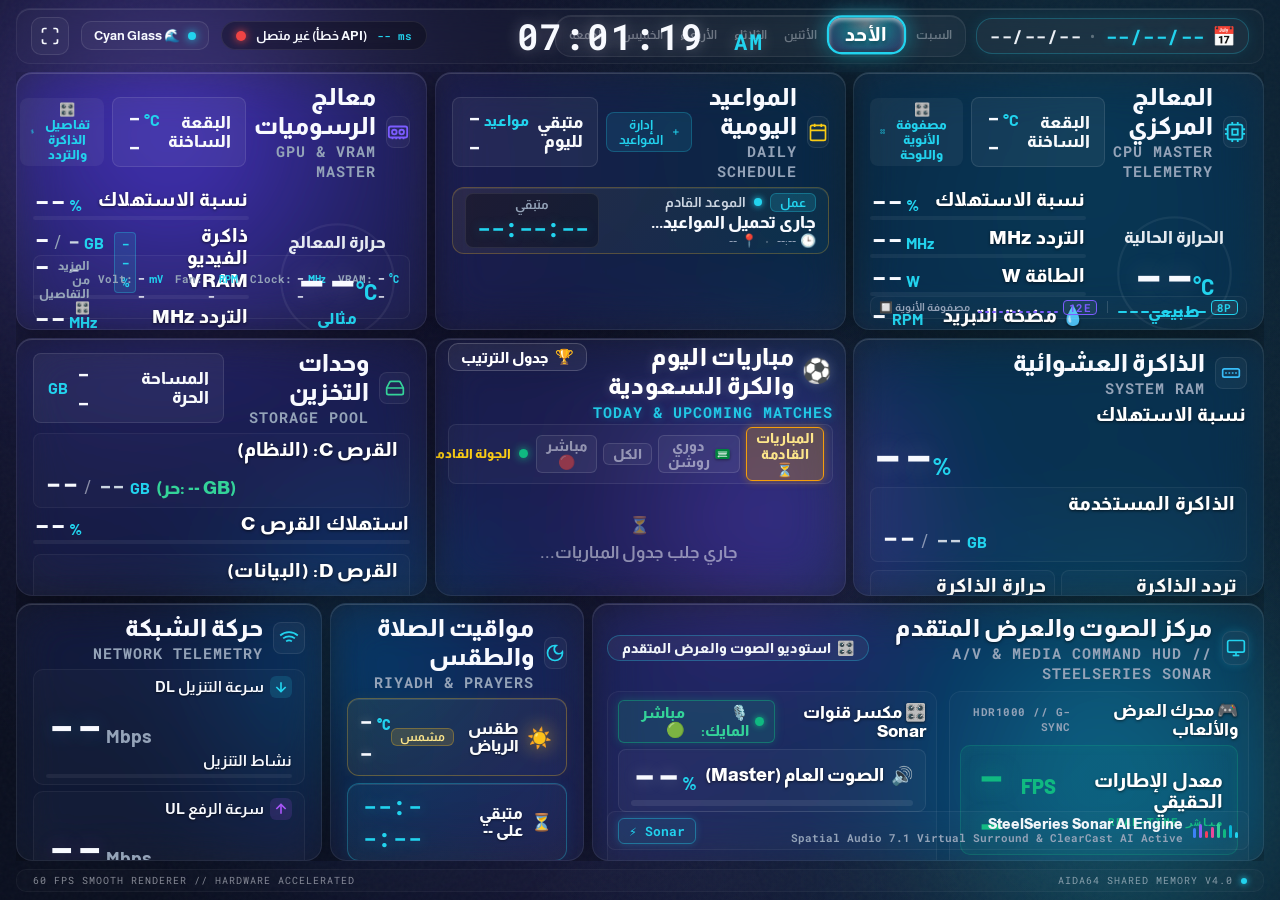
==== frontend/index.html @ 35a17cf1 "feat: initial open-source release v1.0.0 - AIDA64 Web SensorPanel HUD with Live Auto-Updater" ====
<!DOCTYPE html>
<html lang="ar" dir="rtl">
<head>
  <meta charset="UTF-8">
  <meta name="viewport" content="width=device-width, initial-scale=1.0">
  <title>AIDA64 Glassmorphism 2.0 Dashboard</title>

  <!-- Zero-FOUT Theme Initializer (Executes synchronously before CSS/DOM paint) -->
  <script>
    (function() {
      try {
        const theme = localStorage.getItem('aida64_theme');
        if (theme && theme !== 'default') {
          document.documentElement.setAttribute('data-theme', theme);
        }
      } catch (e) {}
    })();
  </script>
  
  <!-- Google Fonts: Almarai, Roboto Mono, Barlow, Orbitron, Rajdhani, Tajawal, Cairo -->
  <link rel="preconnect" href="https://fonts.googleapis.com">
  <link rel="preconnect" href="https://fonts.gstatic.com" crossorigin>
  <link href="https://fonts.googleapis.com/css2?family=Almarai:wght@400;700;800&family=Barlow:wght@500;600;700;800&family=Cairo:wght@400;600;700;800&family=Orbitron:wght@500;600;700;800;900&family=Rajdhani:wght@500;600;700&family=Roboto+Mono:wght@500;600;700&family=Tajawal:wght@400;500;700;800&display=swap" rel="stylesheet">
  
  <link rel="stylesheet" href="css/design-tokens.css">
  <link rel="stylesheet" href="css/global.css">
  <link rel="stylesheet" href="css/style.css">
  <link rel="icon" href="data:," />
</head>
<body>

  <!-- Background Layer: Animated Mesh Gradient & Floating Orbs -->
  <div class="mesh-background" aria-hidden="true">
    <div class="orb orb-1"></div>
    <div class="orb orb-2"></div>
    <div class="orb orb-3"></div>
    <div class="orb orb-4"></div>
  </div>
  
  <!-- SVG Noise Overlay (0.03 opacity) -->
  <div class="noise-overlay" aria-hidden="true"></div>

  <!-- Dashboard Main Container -->
  <div class="dashboard-container">
    
    <!-- Top Bar Header Web Component -->
    <dashboard-header class="top-bar" id="dashboard-header"></dashboard-header>

    <!-- Asymmetric Bento Grid (7 Cards) -->
    <main class="bento-grid">

      <!-- CARD 1: CPU Master Panel (Large Bento Card) -->
      <dashboard-cpu class="glass-card card-cpu" id="card-cpu"></dashboard-cpu>

      <!-- CARD 2: Appointments Panel (Center Bento Card Row 1) -->
      <dashboard-appointments class="glass-card card-appointments" id="card-appointments"></dashboard-appointments>

      <!-- CARD 3: GPU Master Panel (Large Bento Card) -->
      <dashboard-gpu class="glass-card card-gpu" id="card-gpu"></dashboard-gpu>

      <!-- CARD 3: RAM Panel (Medium Bento Card) -->
      <dashboard-ram class="glass-card card-ram" id="card-ram"></dashboard-ram>

      <!-- CARD 4: Live Matches & Saudi Pro League Panel (Medium Bento Card) -->
      <dashboard-matches class="glass-card card-matches" id="card-matches"></dashboard-matches>

      <!-- CARD 5: Storage Panel (Medium Bento Card) -->
      <dashboard-storage class="glass-card card-storage" id="card-storage"></dashboard-storage>


      <!-- CARD 7: Display & Gaming Telemetry (Card Slot 1) -->
      <dashboard-display class="glass-card card-slot-1" id="card-slot-1"></dashboard-display>

      <!-- CARD 8: Riyadh Weather & Prayer Times (Card Slot 2) -->
      <dashboard-weather class="glass-card card-slot-2" id="card-slot-2"></dashboard-weather>

      <!-- CARD 9: Network Telemetry (Compact Bento Card) -->
      <dashboard-network class="glass-card card-network" id="card-network"></dashboard-network>

    </main>

    <!-- Footer Bar -->
    <footer class="footer-bar">
      <div class="footer-item">
        <span class="footer-dot"></span>
        <span>AIDA64 SHARED MEMORY V4.0</span>
      </div>
      <div class="footer-item">
        <span dir="ltr">60 FPS SMOOTH RENDERER // HARDWARE ACCELERATED</span>
      </div>
    </footer>

  </div>

  <script type="module" src="js/app.js"></script>
</body>
</html>
---- frontend/css/design-tokens.css ----
:root {
  /* Color Palette */
  --bg-deep-indigo: #0B1020;
  --neon-cyan: #22D3EE;
  --neon-violet: #7C5CFF;
  --neon-purple: #A855F7;
  --neon-green: #10B981;
  --neon-yellow: #FACC15;
  --neon-orange: #FB923C;
  --neon-red: #EF4444;
  --text-pure-white: #F8FAFF;
  --text-muted: rgba(248, 250, 255, 0.5);

  /* Fonts */
  --font-numbers: 'Roboto Mono', 'Orbitron', monospace;
  --font-display: 'Barlow', 'Rajdhani', sans-serif;
  --font-arabic: 'Almarai', 'Cairo', 'Tajawal', sans-serif;

  /* Glassmorphism Specs */
  --glass-bg: rgba(255, 255, 255, 0.03);
  --glass-blur: blur(24px) saturate(180%);
  --glass-border: 1px solid rgba(255, 255, 255, 0.08);
  --glass-radius: 20px;
  --glass-shadow: inset 0 1px 0 rgba(255, 255, 255, 0.15), 0 8px 32px 0 rgba(0, 0, 0, 0.4);

  /* Ambient Mesh & Accent */
  --mesh-opacity: 1;
  --theme-accent: #22D3EE;
}

/* ==========================================================================
   1. OLED Black (🖤) - True Pitch Black, 0% Blur, Halation-Safe Text
   ========================================================================== */
html[data-theme="oled"] {
  --bg-deep-indigo: #000000;
  --neon-cyan: #38BDF8;
  --neon-violet: #818CF8;
  --neon-purple: #C084FC;
  --neon-green: #34D399;
  --neon-yellow: #FDE047;
  --neon-orange: #FB923C;
  --neon-red: #F87171;
  --text-pure-white: #EDEDED;
  --text-muted: rgba(237, 237, 237, 0.6);

  --glass-bg: #0A0A0A;
  --glass-blur: none;
  --glass-border: 1px solid rgba(255, 255, 255, 0.14);
  --glass-shadow: 0 4px 24px rgba(0, 0, 0, 0.95);

  --mesh-opacity: 0;
  --theme-accent: #38BDF8;
}

/* ==========================================================================
   2. Cyberpunk 2077 (⚡) - Night City Neon Yellow & Hot Pink Magenta
   ========================================================================== */
html[data-theme="cyberpunk"] {
  --bg-deep-indigo: #090114;
  --neon-cyan: #FFE600;
  --neon-violet: #FF0055;
  --neon-purple: #FF007F;
  --neon-green: #00FF66;
  --neon-yellow: #FFE600;
  --neon-orange: #FF6600;
  --neon-red: #FF0033;
  --text-pure-white: #FFFDF0;
  --text-muted: rgba(255, 253, 240, 0.6);

  --glass-bg: rgba(20, 5, 35, 0.72);
  --glass-blur: blur(20px) saturate(200%);
  --glass-border: 1px solid rgba(255, 0, 85, 0.4);
  --glass-shadow: 0 0 20px rgba(255, 0, 85, 0.25), inset 0 1px 0 rgba(255, 230, 0, 0.25);

  --mesh-opacity: 0.85;
  --theme-accent: #FFE600;
}

/* ==========================================================================
   3. Emerald Matrix (🍃) - Cyber Terminal Green & Dark Pine Luxury
   ========================================================================== */
html[data-theme="emerald"] {
  --bg-deep-indigo: #02140D;
  --neon-cyan: #00FF66;
  --neon-violet: #059669;
  --neon-purple: #047857;
  --neon-green: #34D399;
  --neon-yellow: #6EE7B7;
  --neon-orange: #F59E0B;
  --neon-red: #EF4444;
  --text-pure-white: #ECFDF5;
  --text-muted: rgba(236, 253, 245, 0.6);

  --glass-bg: rgba(4, 28, 18, 0.72);
  --glass-blur: blur(20px) saturate(180%);
  --glass-border: 1px solid rgba(0, 255, 102, 0.35);
  --glass-shadow: 0 0 20px rgba(0, 255, 102, 0.2), inset 0 1px 0 rgba(52, 211, 153, 0.25);

  --mesh-opacity: 0.75;
  --theme-accent: #00FF66;
}
---- frontend/css/global.css ----
*, *::before, *::after {
  box-sizing: border-box;
  margin: 0;
  padding: 0;
}

html, body {
  width: 100%;
  height: 100vh;
  max-height: 100vh;
  overflow: hidden;
  background-color: var(--bg-deep-indigo);
  color: var(--text-pure-white);
  font-family: var(--font-display);
  -webkit-font-smoothing: antialiased;
  -moz-osx-font-smoothing: grayscale;
  text-rendering: optimizeLegibility;
}
---- frontend/css/style.css ----
/* ==========================================================================
   AIDA64 GLASSMORPHISM 2.0 DASHBOARD STYLESHEET
   Target: Small independent screen at 100cm distance in Kiosk Mode (60 FPS)
   Aesthetic: Glassmorphism 2.0 with Asymmetric Bento Grid
   ========================================================================== */


/* --------------------------------------------------------------------------
   2. Background: Animated Mesh Gradient, Glowing Floating Orbs, SVG Noise
   -------------------------------------------------------------------------- */
.mesh-background {
  position: fixed;
  top: 0;
  left: 0;
  width: 100vw;
  height: 100vh;
  z-index: 0;
  pointer-events: none;
  transform: translateZ(0);
  contain: strict;
  background: 
    radial-gradient(circle at 15% 20%, rgba(124, 92, 255, 0.16) 0%, transparent 45%),
    radial-gradient(circle at 85% 15%, rgba(34, 211, 238, 0.14) 0%, transparent 45%),
    radial-gradient(circle at 50% 85%, rgba(124, 92, 255, 0.12) 0%, transparent 50%),
    radial-gradient(circle at 85% 80%, rgba(34, 211, 238, 0.10) 0%, transparent 45%),
    #0B1020;
  opacity: var(--mesh-opacity, 1);
  transition: opacity 0.5s ease;
  overflow: hidden;
}

/* 4 Glowing Floating Orbs with Heavy Blur (filter: blur(80px)) */
.orb {
  position: absolute;
  border-radius: 50%;
  filter: blur(80px);
  will-change: transform;
  transform: translateZ(0);
  -webkit-backface-visibility: hidden;
  backface-visibility: hidden;
  pointer-events: none;
}

.orb-1 {
  width: 480px;
  height: 480px;
  background: radial-gradient(circle, rgba(124, 92, 255, 0.45) 0%, rgba(124, 92, 255, 0) 70%);
  top: -120px;
  left: -80px;
  animation: orb-float-1 22s infinite ease-in-out alternate;
}

.orb-2 {
  width: 520px;
  height: 520px;
  background: radial-gradient(circle, rgba(34, 211, 238, 0.38) 0%, rgba(34, 211, 238, 0) 70%);
  bottom: -150px;
  right: -100px;
  animation: orb-float-2 26s infinite ease-in-out alternate;
}

.orb-3 {
  width: 380px;
  height: 380px;
  background: radial-gradient(circle, rgba(168, 85, 247, 0.35) 0%, rgba(168, 85, 247, 0) 70%);
  top: 35%;
  left: 45%;
  animation: orb-float-3 20s infinite ease-in-out alternate;
}

.orb-4 {
  width: 340px;
  height: 340px;
  background: radial-gradient(circle, rgba(6, 182, 212, 0.32) 0%, rgba(6, 182, 212, 0) 70%);
  bottom: 8%;
  left: 15%;
  animation: orb-float-4 28s infinite ease-in-out alternate;
}

@keyframes orb-float-1 {
  0%   { transform: translate(0, 0) scale(1); }
  50%  { transform: translate(80px, 90px) scale(1.12); }
  100% { transform: translate(-30px, 120px) scale(0.95); }
}

@keyframes orb-float-2 {
  0%   { transform: translate(0, 0) scale(1); }
  50%  { transform: translate(-90px, -70px) scale(1.08); }
  100% { transform: translate(-50px, -130px) scale(0.92); }
}

@keyframes orb-float-3 {
  0%   { transform: translate(0, 0) scale(1); }
  50%  { transform: translate(-60px, 50px) scale(1.15); }
  100% { transform: translate(70px, -40px) scale(0.9); }
}

@keyframes orb-float-4 {
  0%   { transform: translate(0, 0) scale(1); }
  50%  { transform: translate(60px, -60px) scale(1.1); }
  100% { transform: translate(-40px, -40px) scale(0.96); }
}

/* SVG Noise Overlay (0.03 opacity) */
.noise-overlay {
  position: fixed;
  top: 0;
  left: 0;
  width: 100vw;
  height: 100vh;
  z-index: 1;
  pointer-events: none;
  opacity: 0.03;
  transform: translateZ(0);
  contain: strict;
  background-image: url("data:image/svg+xml,%3Csvg viewBox='0 0 256 256' xmlns='http://www.w3.org/2000/svg'%3E%3Cfilter id='noiseFilter'%3E%3CfeTurbulence type='fractalNoise' baseFrequency='0.85' numOctaves='3' stitchTiles='stitch'/%3E%3C/filter%3E%3Crect width='100%25' height='100%25' filter='url(%23noiseFilter)'/%3E%3C/svg%3E");
}

/* --------------------------------------------------------------------------
   3. Main Dashboard Layout & Containers
   -------------------------------------------------------------------------- */
.dashboard-container {
  position: relative;
  z-index: 2;
  width: 100%;
  max-width: 1920px;
  height: 100vh;
  max-height: 100vh;
  margin: 0 auto;
  padding: 8px 16px;
  display: flex;
  flex-direction: column;
  gap: 8px;
  box-sizing: border-box;
  overflow: hidden;
}

/* Top Bar */
.top-bar {
  position: relative;
  display: flex;
  align-items: center;
  justify-content: space-between;
  padding: 6px 14px;
  background: rgba(255, 255, 255, 0.02);
  backdrop-filter: blur(16px);
  -webkit-backdrop-filter: blur(16px);
  border: 1px solid rgba(255, 255, 255, 0.06);
  border-radius: 14px;
  box-shadow: inset 0 1px 0 rgba(255, 255, 255, 0.1);
  transform: translateZ(0);
  -webkit-backface-visibility: hidden;
  backface-visibility: hidden;
  flex-shrink: 0;
  gap: 16px;
}

.header-right-group {
  display: flex;
  align-items: center;
  gap: 10px;
  flex-shrink: 0;
}

/* Prominent Enlarged Date Badge */
.date-group-badge {
  display: flex;
  align-items: center;
  gap: 7px;
  padding: 4px 12px;
  background: rgba(255, 255, 255, 0.04);
  border: 1px solid rgba(34, 211, 238, 0.25);
  border-radius: 16px;
  font-family: var(--font-numbers);
  font-size: 20px;
  color: var(--text-pure-white);
  letter-spacing: 0.5px;
  box-shadow: 0 0 15px rgba(34, 211, 238, 0.1);
  white-space: nowrap;
  flex-shrink: 0;
}

.date-icon {
  font-size: 19px;
}

.date-sep {
  color: rgba(255, 255, 255, 0.3);
  font-size: 15px;
}

.date-hijri {
  color: var(--neon-cyan);
  font-size: 20px;
  font-weight: 800;
  text-shadow: 0 0 10px rgba(34, 211, 238, 0.4);
}

.date-greg {
  color: var(--text-pure-white);
  font-size: 18px;
  font-weight: 700;
  opacity: 0.95;
}

/* Weekdays Strip (7 Days of the Week) */
.weekdays-strip {
  display: inline-flex;
  align-items: center;
  gap: 3px;
  padding: 3px 6px;
  background: rgba(255, 255, 255, 0.03);
  backdrop-filter: blur(16px);
  -webkit-backdrop-filter: blur(16px);
  border: 1px solid rgba(255, 255, 255, 0.08);
  border-radius: 16px;
  box-shadow: inset 0 1px 0 rgba(255, 255, 255, 0.08);
  flex-shrink: 0;
  overflow: visible;
}

.weekday-pill {
  position: relative;
  font-family: var(--font-arabic);
  font-size: 11.5px;
  font-weight: 600;
  color: rgba(248, 250, 255, 0.36);
  padding: 3px 6px;
  border-radius: 8px;
  border: 1.5px solid transparent;
  transition: all 0.3s cubic-bezier(0.34, 1.56, 0.64, 1);
  white-space: nowrap;
  user-select: none;
  line-height: 1.2;
}

/* Active Day: Magnifying Lens Aesthetic (عدسة مكبرة متوهجة) */
.weekday-pill.active-day {
  position: relative;
  z-index: 5;
  font-size: 16.5px;
  font-weight: 800;
  color: #FFFFFF;
  padding: 5px 14px;
  margin: 0 5px;
  border-radius: 13px;
  background: radial-gradient(ellipse at 50% 20%, rgba(255, 255, 255, 0.32) 0%, rgba(34, 211, 238, 0.3) 40%, rgba(124, 92, 255, 0.22) 100%);
  border: 2px solid var(--neon-cyan);
  box-shadow: 
    0 0 18px rgba(34, 211, 238, 0.55),
    0 4px 12px rgba(0, 0, 0, 0.4),
    inset 0 2px 4px rgba(255, 255, 255, 0.6),
    inset 0 -1px 3px rgba(0, 0, 0, 0.4);
  text-shadow: 
    0 0 10px rgba(34, 211, 238, 0.8),
    0 2px 4px rgba(0, 0, 0, 0.6);
  transform: scale(1.15) translateY(-1px);
  letter-spacing: 0.5px;
}

/* 12-Hour System Clock (Guaranteed Non-Wrapping Single Line & Absolute Dead-Center Anchor) */
.clock-display {
  position: absolute;
  left: 50%;
  transform: translateX(-50%);
  font-family: var(--font-numbers);
  font-size: 36px;
  font-weight: 800;
  letter-spacing: 1.5px;
  color: var(--text-pure-white);
  text-shadow: 0 0 16px rgba(248, 250, 255, 0.3);
  direction: ltr;
  white-space: nowrap !important;
  display: inline-flex;
  align-items: baseline;
  justify-content: center;
  width: 240px;
  min-width: 240px;
  max-width: 240px;
  font-variant-numeric: tabular-nums;
  font-feature-settings: "tnum" 1;
  pointer-events: none;
  z-index: 10;
}

.clock-ampm {
  font-size: 22px;
  font-weight: 700;
  color: var(--neon-cyan);
  margin-left: 6px;
  vertical-align: baseline;
}

/* Header Telemetry Group */
.header-telemetry-group {
  display: flex;
  align-items: center;
  gap: 12px;
  flex-shrink: 0;
}

.header-vitals {
  display: flex;
  align-items: center;
  gap: 8px;
  flex-shrink: 0;
}

.vital-badge {
  display: inline-flex;
  align-items: center;
  gap: 8px;
  padding: 6px 14px;
  background: rgba(255, 255, 255, 0.04);
  border: 1px solid rgba(255, 255, 255, 0.08);
  border-radius: 10px;
  font-family: var(--font-arabic);
  font-size: 17px;
  font-weight: 800;
  color: var(--text-pure-white);
  backdrop-filter: blur(12px);
  -webkit-backdrop-filter: blur(12px);
  white-space: nowrap;
  flex-shrink: 0;
}

.vital-icon {
  font-size: 18px;
}

.vital-label {
  color: #F1F5F9;
  font-size: 17px;
  font-weight: 800;
}

.vital-val {
  font-family: var(--font-numbers);
  font-weight: 800;
  font-size: 22px;
  color: var(--text-pure-white);
  font-variant-numeric: tabular-nums;
  font-feature-settings: "tnum" 1;
}

.vital-unit {
  font-family: var(--font-display);
  font-size: 15px;
  font-weight: 700;
  color: var(--neon-cyan);
}

.power-badge .vital-val {
  color: var(--neon-yellow);
}

.temp-badge .vital-val {
  color: var(--neon-orange);
}

.fps-badge .vital-val {
  color: var(--neon-green);
}

.display-badge {
  font-family: var(--font-numbers);
  font-size: 16px;
  color: var(--text-muted);
  direction: ltr;
  margin-inline-start: 22px;
}

.vital-item {
  color: var(--text-pure-white);
  font-weight: 600;
}

.vital-sep {
  color: rgba(255, 255, 255, 0.2);
}

/* Header Actions & Status Badge */
.header-actions {
  display: flex;
  align-items: center;
  gap: 14px;
}

.status-badge {
  display: inline-flex;
  align-items: center;
  gap: 10px;
  padding: 6px 14px;
  background: rgba(0, 0, 0, 0.3);
  border: 1px solid rgba(255, 255, 255, 0.08);
  border-radius: 30px;
  backdrop-filter: blur(12px);
  -webkit-backdrop-filter: blur(12px);
  font-size: 13px;
  font-family: var(--font-arabic);
  font-weight: 600;
  direction: ltr;
  transition: all 0.3s ease;
}

.status-dot {
  width: 10px;
  height: 10px;
  border-radius: 50%;
  background-color: var(--neon-yellow);
  box-shadow: 0 0 8px var(--neon-yellow);
  transition: all 0.3s ease;
}

.status-badge.live .status-dot {
  background-color: var(--neon-green);
  box-shadow: 0 0 10px var(--neon-green), 0 0 20px var(--neon-green);
  animation: pulse-glow 2s infinite ease-in-out;
}

.status-badge.polling .status-dot {
  background-color: var(--neon-cyan);
  box-shadow: 0 0 8px var(--neon-cyan);
}

.status-badge.reconnecting .status-dot {
  background-color: var(--neon-orange);
  box-shadow: 0 0 8px var(--neon-orange);
  animation: blink-fast 1s infinite;
}

.status-badge.offline .status-dot {
  background-color: var(--neon-red);
  box-shadow: 0 0 8px var(--neon-red);
}

.status-ping {
  font-family: var(--font-numbers);
  font-size: 11px;
  color: var(--neon-cyan);
  direction: ltr;
}

@keyframes pulse-glow {
  0%, 100% { transform: scale(1); opacity: 1; }
  50% { transform: scale(1.2); opacity: 0.75; }
}

@keyframes blink-fast {
  0%, 100% { opacity: 1; }
  50% { opacity: 0.2; }
}

.kiosk-toggle-btn {
  display: flex;
  align-items: center;
  justify-content: center;
  width: 38px;
  height: 38px;
  background: rgba(255, 255, 255, 0.04);
  border: 1px solid rgba(255, 255, 255, 0.1);
  border-radius: 10px;
  color: var(--text-pure-white);
  cursor: pointer;
  transition: all 0.2s ease;
}

.kiosk-toggle-btn:hover {
  background: rgba(255, 255, 255, 0.1);
  border-color: var(--neon-cyan);
  color: var(--neon-cyan);
  transform: translateY(-1px);
}

/* --------------------------------------------------------------------------
   4. Glassmorphism 2.0 Card Specification (STRICT MANDATORY)
   -------------------------------------------------------------------------- */
.glass-card {
  background: var(--glass-bg);
  backdrop-filter: var(--glass-blur);
  -webkit-backdrop-filter: var(--glass-blur);
  border: var(--glass-border);
  border-radius: var(--glass-radius);
  box-shadow: var(--glass-shadow);
  padding: 24px;
  display: flex;
  flex-direction: column;
  position: relative;
  overflow: hidden;
  transform: translateZ(0);
  -webkit-backface-visibility: hidden;
  backface-visibility: hidden;
  contain: layout style;
  transition: border-color 0.3s ease, box-shadow 0.3s ease, transform 0.2s ease;
}

.glass-card:hover {
  border-color: rgba(255, 255, 255, 0.14);
  box-shadow: inset 0 1px 0 rgba(255, 255, 255, 0.2), 0 12px 40px 0 rgba(0, 0, 0, 0.5);
}

/* Critical Thermal Neon Aura (60 FPS GPU Composite-Only Breathing Glow) */
.glass-card::after {
  content: '';
  position: absolute;
  inset: -1px;
  border-radius: inherit;
  border: 2px solid rgba(239, 68, 68, 0.85);
  box-shadow: 
    0 0 25px rgba(239, 68, 68, 0.5),
    inset 0 0 18px rgba(239, 68, 68, 0.25);
  opacity: 0;
  pointer-events: none;
  transition: opacity 0.4s cubic-bezier(0.4, 0, 0.2, 1);
  will-change: opacity;
  z-index: 5;
}

.glass-card.critical-thermal::after {
  animation: thermal-glow-pulse 2s infinite ease-in-out;
}

@keyframes thermal-glow-pulse {
  0%, 100% {
    opacity: 0.3;
  }
  50% {
    opacity: 0.95;
  }
}

@media (prefers-reduced-motion: reduce) {
  .glass-card.critical-thermal::after {
    animation: none;
    opacity: 0.7;
  }
}

/* --------------------------------------------------------------------------
   5. Asymmetric Bento Grid
   -------------------------------------------------------------------------- */
.bento-grid {
  display: grid;
  grid-template-columns: repeat(24, 1fr);
  grid-template-rows: repeat(3, minmax(0, 1fr));
  gap: 8px;
  flex: 1;
  min-height: 0;
  overflow: hidden;
}

.bento-grid > .glass-card {
  padding: 10px 16px;
  border-radius: 16px;
  min-height: 0;
  display: flex;
  flex-direction: column;
  justify-content: space-between;
}

/* Symmetrical Bento Cards (Row 1: CPU, Appointments, GPU - 8 + 8 + 8 = 24) */
.card-cpu {
  grid-column: span 8;
  perspective: 1200px;
  padding: 0 !important;
}

.card-appointments {
  grid-column: span 8;
}

.card-gpu {
  grid-column: span 8;
  perspective: 1200px;
  padding: 0 !important;
}

/* Medium Bento Cards (Row 2: RAM, Standby Slot 1, Storage - 8 + 8 + 8 = 24) */
.card-ram {
  grid-column: span 8;
}

.card-vram,
.card-slot-standby-1,
.card-matches {
  grid-column: span 8;
  perspective: 1200px;
  padding: 0 !important;
}

.card-storage {
  grid-column: span 8;
}

/* Long & Compact Bento Cards (Row 3: Display & Audio, Weather, Network - 13 + 5 + 6 = 24) */
.card-thermals {
  grid-column: span 8;
}

.card-slot-1 {
  grid-column: span 13;
  perspective: 1200px;
  padding: 0 !important;
}

.card-slot-2 {
  grid-column: span 5;
}

.card-network {
  grid-column: span 6;
}

/* Standby Expansion Slots & Custom Placeholders */
.card-slot-placeholder {
  display: flex;
  flex-direction: column;
  align-items: center;
  justify-content: center;
  border: 1px dashed rgba(255, 255, 255, 0.12) !important;
  background: rgba(255, 255, 255, 0.015) !important;
  backdrop-filter: var(--glass-blur, blur(24px) saturate(180%));
  -webkit-backdrop-filter: var(--glass-blur, blur(24px) saturate(180%));
  border-radius: 16px;
  padding: 16px;
  text-align: center;
  position: relative;
  overflow: hidden;
  transition: all 0.35s cubic-bezier(0.4, 0, 0.2, 1);
  cursor: default;
  user-select: none;
}

.card-slot-placeholder:hover {
  border-color: var(--theme-accent, var(--neon-cyan)) !important;
  background: rgba(255, 255, 255, 0.035) !important;
  box-shadow: 0 0 24px rgba(0, 0, 0, 0.4), inset 0 0 15px rgba(255, 255, 255, 0.02);
  transform: translateY(-2px);
}

.standby-content,
.slot-placeholder-content {
  display: flex;
  flex-direction: column;
  align-items: center;
  justify-content: center;
  gap: 10px;
  width: 100%;
}

.standby-icon,
.slot-placeholder-icon {
  width: 44px;
  height: 44px;
  border: 1px dashed rgba(255, 255, 255, 0.18);
  border-radius: 12px;
  background: rgba(255, 255, 255, 0.03);
  display: flex;
  align-items: center;
  justify-content: center;
  color: var(--theme-accent, var(--neon-cyan));
  font-size: 20px;
  font-weight: 700;
  text-shadow: 0 0 10px var(--theme-accent, var(--neon-cyan));
  animation: standby-pulse 3s infinite ease-in-out;
  transition: transform 0.3s ease, border-color 0.3s ease, box-shadow 0.3s ease;
}

.card-slot-placeholder:hover .standby-icon,
.card-slot-placeholder:hover .slot-placeholder-icon {
  transform: scale(1.12);
  border-color: var(--theme-accent, var(--neon-cyan));
  box-shadow: 0 0 16px var(--theme-accent, var(--neon-cyan));
  animation-play-state: paused;
}

@keyframes standby-pulse {
  0%, 100% {
    opacity: 0.7;
    transform: scale(0.96);
  }
  50% {
    opacity: 1;
    transform: scale(1.02);
  }
}

.standby-title,
.slot-placeholder-title {
  font-family: var(--font-arabic);
  font-size: 19px;
  font-weight: 800;
  color: var(--text-pure-white);
  letter-spacing: 0.3px;
  line-height: 1.3;
  text-shadow: 0 1px 3px rgba(0, 0, 0, 0.5);
}

.standby-sub,
.slot-placeholder-sub {
  font-family: var(--font-numbers);
  font-size: 11px;
  font-weight: 600;
  letter-spacing: 1.5px;
  color: var(--theme-accent, var(--neon-cyan));
  text-transform: uppercase;
  opacity: 0.85;
}

/* --------------------------------------------------------------------------
   6. Card Header & Typography (100cm Distance Readability)
   -------------------------------------------------------------------------- */
.card-header {
  display: flex;
  align-items: center;
  justify-content: space-between;
  margin-bottom: 6px;
  flex-shrink: 0;
}

.card-title-group {
  display: flex;
  align-items: center;
  gap: 10px;
}

.card-icon {
  display: flex;
  align-items: center;
  justify-content: center;
  width: 30px;
  height: 30px;
  border-radius: 8px;
  background: rgba(255, 255, 255, 0.04);
  border: 1px solid rgba(255, 255, 255, 0.08);
}

.cpu-icon { color: var(--neon-cyan); }
.gpu-icon { color: var(--neon-violet); }
.ram-icon { color: #38BDF8; }
.vram-icon { color: #C084FC; }
.thermals-icon { color: var(--neon-orange); }
.net-icon { color: var(--neon-green); }
.storage-icon { color: #34D399; }

.card-title {
  font-family: var(--font-arabic);
  font-size: 24px;
  font-weight: 800;
  color: var(--text-pure-white);
  line-height: 1.2;
}

.card-sub {
  font-family: var(--font-numbers);
  font-size: 15px;
  font-weight: 700;
  letter-spacing: 1px;
  color: #94A3B8;
}

.card-badge {
  display: flex;
  align-items: center;
  gap: 8px;
  padding: 5px 14px;
  border-radius: 8px;
  background: rgba(255, 255, 255, 0.05);
  border: 1px solid rgba(255, 255, 255, 0.1);
  font-size: 15px;
}

.badge-label {
  font-family: var(--font-arabic);
  font-weight: 800;
  color: #F8FAFC;
  font-size: 17px;
}

.badge-val-group {
  display: inline-flex;
  align-items: baseline;
  gap: 4px;
  direction: ltr;
}

.badge-value {
  font-family: var(--font-numbers);
  font-weight: 800;
  font-size: 22px;
  color: var(--text-pure-white);
  direction: ltr;
}

.badge-unit {
  font-family: var(--font-display);
  font-size: 16px;
  font-weight: 700;
  color: var(--neon-cyan);
  direction: ltr;
}

.thermals-header-badges {
  display: flex;
  align-items: center;
  gap: 8px;
}

.thermal-header-badge {
  display: inline-flex;
  align-items: baseline;
  gap: 6px;
  padding: 4px 12px;
  background: rgba(255, 255, 255, 0.04);
  border: 1px solid rgba(255, 255, 255, 0.09);
  border-radius: 12px;
  white-space: nowrap;
}

.thermal-header-badge .badge-label {
  font-size: 16px;
  white-space: nowrap;
}

.thermal-header-badge .badge-value {
  font-size: 21px;
}

#max-temp-badge .badge-value {
  color: var(--neon-orange);
}

#total-power-badge .badge-value {
  color: var(--neon-yellow);
}

/* Arabic Labels Standard: Almarai, font-size 19px, bold high-contrast readability from 100cm */
.arabic-label {
  font-family: var(--font-arabic);
  font-size: 19px;
  font-weight: 800;
  color: #FFFFFF;
  opacity: 1;
  letter-spacing: 0.3px;
  line-height: 1.2;
  text-shadow: 0 1px 3px rgba(0, 0, 0, 0.6);
}

/* Main Numbers Standard: Roboto Mono, font-size >= 48px, stark white #F8FAFF */
.huge-number {
  font-family: var(--font-numbers);
  font-size: 58px;
  font-weight: 800;
  color: var(--text-pure-white);
  line-height: 1;
  direction: ltr;
  display: inline-block;
  text-shadow: 0 0 24px rgba(248, 250, 255, 0.25);
  font-variant-numeric: tabular-nums;
}

.huge-unit {
  font-family: var(--font-display);
  font-size: 24px;
  font-weight: 700;
  color: var(--neon-cyan);
  margin-right: 4px;
  direction: ltr;
}

/* --------------------------------------------------------------------------
   7. Card 1 & 2: Split Body, Circular SVG Rings & Performance Bars
   -------------------------------------------------------------------------- */
.card-body-split {
  display: grid;
  grid-template-columns: 145px 1fr;
  gap: 16px;
  align-items: center;
  flex: 1;
  min-height: 0;
}

/* SVG Circular Temperature Rings */
.gauge-circular-container {
  display: flex;
  justify-content: center;
  align-items: center;
}

.svg-ring-wrapper {
  position: relative;
  width: 135px;
  height: 135px;
  display: flex;
  align-items: center;
  justify-content: center;
}

.temp-ring-svg {
  width: 100%;
  height: 100%;
  transform: rotate(-90deg);
  overflow: visible;
}

.ring-bg {
  fill: none;
  stroke: rgba(255, 255, 255, 0.06);
  stroke-width: 3px;
}

.ring-progress {
  fill: none;
  stroke: var(--neon-cyan);
  stroke-width: 3px;
  stroke-linecap: round;
  stroke-dasharray: 471.24; /* 2 * PI * 75 */
  stroke-dashoffset: 471.24;
  will-change: stroke-dashoffset;
  transition: stroke 0.3s ease;
  filter: drop-shadow(0 0 6px var(--neon-cyan));
}

.ring-center-content {
  position: absolute;
  top: 0;
  left: 0;
  width: 100%;
  height: 100%;
  display: flex;
  flex-direction: column;
  align-items: center;
  justify-content: center;
  pointer-events: none;
}

.arabic-ring-label {
  font-family: var(--font-arabic);
  font-size: 17px;
  font-weight: 800;
  opacity: 0.95;
  margin-bottom: 2px;
  color: #F1F5F9;
}

.temp-val-wrapper {
  display: flex;
  align-items: baseline;
  justify-content: center;
  direction: ltr;
}

.temp-val-wrapper .huge-number {
  font-size: 52px;
  font-weight: 800;
}

.temp-val-wrapper .huge-unit {
  font-size: 22px;
  font-weight: 700;
}

.status-descriptor {
  font-family: var(--font-arabic);
  font-size: 16px;
  font-weight: 800;
  color: var(--neon-cyan);
  letter-spacing: 0.5px;
  margin-top: 2px;
}

/* Performance Bars Stack */
.metrics-stack {
  display: flex;
  flex-direction: column;
  gap: 5px;
  justify-content: center;
}

.metric-row {
  display: flex;
  flex-direction: column;
  gap: 2px;
}

.metric-info {
  display: flex;
  align-items: center;
  justify-content: space-between;
}

.metric-num-group {
  display: flex;
  align-items: baseline;
  gap: 4px;
  direction: ltr;
}

.metric-val {
  font-family: var(--font-numbers);
  font-size: 27px;
  font-weight: 700;
  color: var(--text-pure-white);
  line-height: 1;
}

.metric-unit {
  font-family: var(--font-display);
  font-size: 16px;
  font-weight: 700;
  color: var(--neon-cyan);
}

/* Ultra-thin 4px Horizontal Lines with Neon Gradient & Glowing Dot Indicator */
.progress-track {
  width: 100%;
  height: 4px;
  background: rgba(255, 255, 255, 0.06);
  border-radius: 4px;
  position: relative;
  direction: ltr;
  overflow: visible;
  contain: layout style;
}

.progress-bar {
  height: 100%;
  width: 0%;
  background: linear-gradient(90deg, var(--neon-cyan), var(--neon-violet));
  border-radius: 4px;
  position: relative;
  will-change: width;
  transform: translateZ(0);
  transition: width 0.1s linear;
  box-shadow: 0 0 10px rgba(34, 211, 238, 0.35);
}

.progress-dot {
  position: absolute;
  right: -4px;
  top: 50%;
  transform: translateY(-50%);
  width: 8px;
  height: 8px;
  border-radius: 50%;
  background: #F8FAFF;
  box-shadow: 0 0 8px var(--neon-cyan), 0 0 16px var(--neon-violet);
  opacity: 0;
  transition: opacity 0.2s ease;
  pointer-events: none;
}

.progress-bar.active .progress-dot {
  opacity: 1;
}

/* --------------------------------------------------------------------------
   8. Cards 3 & 4: RAM & VRAM (Medium Bento Cards)
   -------------------------------------------------------------------------- */
.card-body-medium {
  display: flex;
  flex-direction: column;
  justify-content: space-between;
  gap: 6px;
  flex: 1;
  min-height: 0;
}

.hero-metric-display {
  display: flex;
  flex-direction: column;
  gap: 2px;
}

.hero-metric-display .huge-number {
  font-size: 52px;
  font-weight: 800;
}

.hero-val-unit {
  display: flex;
  align-items: baseline;
  direction: ltr;
}

.capacity-row {
  display: flex;
  flex-direction: column;
  gap: 4px;
  padding: 5px 10px;
  background: rgba(255, 255, 255, 0.02);
  border: 1px solid rgba(255, 255, 255, 0.05);
  border-radius: 8px;
}

.capacity-val-group {
  display: flex;
  align-items: baseline;
  gap: 6px;
  direction: ltr;
}

.cap-val {
  font-family: var(--font-numbers);
  font-size: 28px;
  font-weight: 800;
  color: var(--text-pure-white);
}

.cap-separator {
  font-family: var(--font-display);
  font-size: 20px;
  color: var(--text-muted);
}

.cap-total {
  font-family: var(--font-numbers);
  font-size: 22px;
  font-weight: 700;
  color: #CBD5E1;
}

.cap-unit {
  font-family: var(--font-display);
  font-size: 16px;
  font-weight: 700;
  color: var(--neon-cyan);
}

.card-sub-grid {
  display: grid;
  grid-template-columns: 1fr 1fr;
  gap: 6px;
  margin: 2px 0 4px 0;
}

.sub-stat-box {
  background: rgba(255, 255, 255, 0.02);
  border: 1px solid rgba(255, 255, 255, 0.06);
  border-radius: 8px;
  padding: 4px 8px;
  display: flex;
  flex-direction: column;
  gap: 2px;
}

.sub-stat-val {
  display: flex;
  align-items: baseline;
  gap: 4px;
  direction: ltr;
}

.sub-num {
  font-family: var(--font-numbers);
  font-size: 25px;
  font-weight: 800;
  color: var(--text-pure-white);
}

.sub-unit {
  font-family: var(--font-display);
  font-size: 16px;
  font-weight: 700;
  color: var(--neon-cyan);
}

/* Storage Drive Item */
.storage-drive-item {
  display: flex;
  flex-direction: column;
  gap: 3px;
  margin-bottom: 4px;
}

.storage-drive-item:last-child {
  margin-bottom: 0;
}

.cap-free-text {
  font-family: var(--font-arabic);
  font-size: 18px;
  font-weight: 800;
  color: #34D399;
  opacity: 1;
  margin-right: 6px;
}

/* --------------------------------------------------------------------------
   9. Card 5: Thermals & Motherboard (Compact Bento Card)
   -------------------------------------------------------------------------- */
.thermal-badges-grid {
  display: grid;
  grid-template-columns: 1fr 1fr;
  gap: 10px 14px;
  padding: 10px 4px;
  flex: 1;
  min-height: 0;
  align-content: center;
}

.thermal-capsule {
  display: flex;
  align-items: center;
  justify-content: space-between;
  padding: 10px 16px;
  background: rgba(255, 255, 255, 0.03);
  border: 1px solid rgba(255, 255, 255, 0.09);
  border-radius: 12px;
  box-shadow: inset 0 1px 0 rgba(255, 255, 255, 0.05);
  transition: all 0.25s ease;
}

.thermal-capsule:hover {
  background: rgba(255, 255, 255, 0.06);
  border-color: rgba(34, 211, 238, 0.3);
}

.capsule-label-group {
  display: flex;
  align-items: center;
  gap: 8px;
}

.capsule-label-group .vital-icon {
  font-size: 20px;
}

.capsule-label-group .vital-label {
  font-family: var(--font-arabic);
  font-size: 17px;
  font-weight: 700;
  color: #F8FAFC;
}

.thermal-capsule .vital-val {
  font-family: var(--font-numbers);
  font-size: 26px;
  font-weight: 800;
  color: #38BDF8;
}

.thermal-capsule .vital-unit {
  font-family: var(--font-display);
  font-size: 16px;
  font-weight: 700;
  color: var(--neon-cyan);
}

.pump-capsule {
  grid-column: span 2;
}

.pump-capsule .pump-val {
  color: var(--neon-orange);
}

/* --------------------------------------------------------------------------
   9b. Card 7: Display & Audio Telemetry (Card Slot 1)
   -------------------------------------------------------------------------- */
.display-icon svg {
  color: var(--neon-cyan);
}

.slot-display-grid {
  display: grid;
  grid-template-columns: repeat(2, minmax(0, 1fr));
  gap: 8px 10px;
  padding: 4px 0;
  width: 100%;
  box-sizing: border-box;
  flex: 1;
  min-height: 0;
  align-content: center;
}

.slot-capsule {
  display: flex;
  align-items: center;
  justify-content: space-between;
  padding: 6px 10px;
  background: rgba(255, 255, 255, 0.03);
  border: 1px solid rgba(255, 255, 255, 0.09);
  border-radius: 12px;
  box-shadow: inset 0 1px 0 rgba(255, 255, 255, 0.05);
  transition: all 0.25s ease;
  min-width: 0;
  box-sizing: border-box;
}

.slot-capsule:hover {
  background: rgba(255, 255, 255, 0.06);
  border-color: rgba(34, 211, 238, 0.3);
}

.slot-capsule .capsule-label-group {
  display: flex;
  align-items: center;
  gap: 6px;
  min-width: 0;
}

.slot-capsule .capsule-label-group .vital-icon {
  font-size: 18px;
  flex-shrink: 0;
}

.slot-capsule .capsule-label-group .vital-label {
  font-family: var(--font-arabic);
  font-size: 15px;
  font-weight: 700;
  color: #F8FAFC;
  white-space: nowrap;
}

.slot-capsule .badge-val-group {
  display: flex;
  align-items: baseline;
  gap: 4px;
  flex-shrink: 0;
}

.slot-capsule .vital-val {
  font-family: var(--font-numbers);
  font-size: 20px;
  font-weight: 800;
  color: #F8FAFC;
}

.slot-capsule .vital-unit {
  font-family: var(--font-display);
  font-size: 14px;
  font-weight: 700;
  color: var(--neon-cyan);
}

.fps-capsule {
  grid-column: span 2;
  background: linear-gradient(135deg, rgba(16, 185, 129, 0.08) 0%, rgba(255, 255, 255, 0.03) 100%);
  border-color: rgba(16, 185, 129, 0.3);
  box-shadow: 0 0 16px rgba(16, 185, 129, 0.08), inset 0 1px 0 rgba(255, 255, 255, 0.1);
  padding: 6px 14px;
}

.fps-capsule .vital-icon {
  font-size: 22px;
}

.fps-capsule .vital-label {
  font-size: 17px;
  font-weight: 800;
  color: #FFFFFF;
}

.fps-capsule .fps-val {
  color: var(--neon-green);
  font-size: 34px;
  font-weight: 900;
  line-height: 1;
  text-shadow: 0 0 16px rgba(0, 255, 163, 0.5);
  letter-spacing: 0.5px;
}

.fps-capsule .vital-unit {
  color: var(--neon-green);
  font-size: 16px;
  font-weight: 800;
  opacity: 0.9;
}

.hz-capsule .hz-val {
  color: #38BDF8;
}

.vol-capsule .vol-val {
  color: var(--neon-yellow);
}

.res-capsule {
  grid-column: span 2;
  padding: 6px 14px;
}

.res-capsule .res-val {
  font-family: var(--font-numbers);
  font-size: 17px;
  color: #F1F5F9;
  letter-spacing: 0.5px;
}

/* --------------------------------------------------------------------------
   9c. Card 8: Riyadh Weather & Prayer Times (Card Slot 2)
   -------------------------------------------------------------------------- */
.prayer-icon svg {
  color: var(--neon-cyan);
}

.card-slot-2 .card-header {
  display: flex;
  align-items: center;
  justify-content: space-between;
  margin-bottom: 6px;
  width: 100%;
  box-sizing: border-box;
}

.card-slot-2 .card-title-group {
  display: flex;
  align-items: center;
  gap: 10px;
}

.card-slot-2 .card-title {
  font-family: var(--font-arabic);
  font-size: 21px;
  font-weight: 800;
  color: var(--text-pure-white);
  white-space: nowrap;
  line-height: 1.2;
}

.card-slot-2 .card-sub {
  font-family: var(--font-display);
  font-size: 11px;
  letter-spacing: 0.5px;
  color: var(--neon-cyan);
  text-transform: uppercase;
  white-space: nowrap;
  display: block;
}

.slot-prayer-grid {
  display: flex;
  flex-direction: column;
  gap: 7px;
  width: 100%;
  box-sizing: border-box;
  padding: 2px 0;
  flex: 1;
  min-height: 0;
  justify-content: space-between;
}

.weather-capsule {
  background: linear-gradient(135deg, rgba(251, 191, 36, 0.08) 0%, rgba(255, 255, 255, 0.03) 100%);
  border-color: rgba(251, 191, 36, 0.3);
  box-shadow: 0 0 14px rgba(251, 191, 36, 0.08), inset 0 1px 0 rgba(255, 255, 255, 0.1);
}

.weather-capsule:hover {
  background: linear-gradient(135deg, rgba(251, 191, 36, 0.12) 0%, rgba(255, 255, 255, 0.05) 100%);
  border-color: rgba(251, 191, 36, 0.55);
  box-shadow: 0 0 18px rgba(251, 191, 36, 0.15);
}

.weather-capsule .weather-icon {
  font-size: 28px;
  line-height: 1;
  display: inline-block;
  transform: translateY(1px);
  filter: drop-shadow(0 0 10px rgba(251, 191, 36, 0.8));
}

.weather-capsule .weather-desc {
  font-family: var(--font-arabic);
  font-size: 12px;
  font-weight: 700;
  color: #FDE68A;
  background: rgba(251, 191, 36, 0.15);
  border: 1px solid rgba(251, 191, 36, 0.3);
  padding: 1px 8px;
  border-radius: 6px;
  margin-inline-start: 6px;
}

.weather-capsule .weather-temp-val {
  font-family: var(--font-numbers);
  font-size: 24px;
  font-weight: 900;
  color: #F8FAFF;
  letter-spacing: 0.5px;
  text-shadow: 0 0 10px rgba(255, 255, 255, 0.3);
}

.weather-capsule .vital-unit {
  font-family: var(--font-display);
  font-size: 14px;
  font-weight: 800;
  color: var(--neon-cyan);
}

.prayer-capsule {
  display: flex;
  align-items: center;
  justify-content: space-between;
  padding: 6px 14px;
  background: rgba(255, 255, 255, 0.03);
  border: 1px solid rgba(255, 255, 255, 0.09);
  border-radius: 12px;
  box-shadow: inset 0 1px 0 rgba(255, 255, 255, 0.05);
  transition: all 0.25s ease;
  width: 100%;
  box-sizing: border-box;
  min-width: 0;
}

.prayer-capsule:hover {
  background: rgba(255, 255, 255, 0.06);
  border-color: rgba(34, 211, 238, 0.3);
}

.next-prayer-capsule {
  background: linear-gradient(135deg, rgba(34, 211, 238, 0.08) 0%, rgba(255, 255, 255, 0.03) 100%);
  border-color: rgba(34, 211, 238, 0.3);
  box-shadow: 0 0 14px rgba(34, 211, 238, 0.08), inset 0 1px 0 rgba(255, 255, 255, 0.1);
}

.next-prayer-capsule .countdown-val {
  font-family: var(--font-numbers);
  font-size: 24px;
  font-weight: 900;
  color: var(--neon-cyan);
  letter-spacing: 1px;
  text-shadow: 0 0 14px rgba(34, 211, 238, 0.45);
}

.prev-prayer-capsule .elapsed-val {
  font-family: var(--font-numbers);
  font-size: 20px;
  font-weight: 800;
  color: var(--neon-yellow);
  letter-spacing: 0.8px;
}

.prayer-times-strip {
  display: flex;
  align-items: center;
  justify-content: space-between;
  gap: 5px;
  width: 100%;
  box-sizing: border-box;
}

.prayer-pill {
  flex: 1;
  display: flex;
  flex-direction: column;
  align-items: center;
  justify-content: center;
  gap: 2px;
  padding: 4px 2px;
  border-radius: 8px;
  background: rgba(255, 255, 255, 0.025);
  border: 1px solid rgba(255, 255, 255, 0.06);
  transition: all 0.25s ease;
  min-width: 0;
}

.prayer-pill-name {
  font-family: var(--font-arabic);
  font-size: 13px;
  font-weight: 700;
  color: #94A3B8;
  white-space: nowrap;
}

.prayer-pill-time {
  font-family: var(--font-numbers);
  font-size: 13px;
  font-weight: 800;
  color: var(--text-pure-white);
  white-space: nowrap;
}

.prayer-pill.active-next {
  background: rgba(34, 211, 238, 0.12);
  border-color: rgba(34, 211, 238, 0.45);
  box-shadow: 0 0 10px rgba(34, 211, 238, 0.25);
}

.prayer-pill.active-next .prayer-pill-name {
  color: var(--neon-cyan);
  font-weight: 800;
}

.prayer-pill.active-next .prayer-pill-time {
  color: var(--neon-cyan);
  font-weight: 900;
}

/* --------------------------------------------------------------------------
   9d. Card 2: Appointments Panel (Center Bento Card Row 1)
   -------------------------------------------------------------------------- */
.appointments-icon {
  color: #FBBF24;
}

.appointments-icon svg {
  color: #FBBF24;
}

.card-appointments .card-title {
  font-size: 24px;
  white-space: nowrap;
}

.card-appointments .card-sub {
  font-size: 15px;
}

.appointments-body {
  display: flex;
  flex-direction: column;
  gap: 8px;
  flex: 1;
  min-height: 0;
  justify-content: space-between;
}

/* Hero Next Appointment Banner */
.apt-hero-banner {
  display: flex;
  align-items: center;
  justify-content: space-between;
  padding: 5px 12px;
  border-radius: 12px;
  background: linear-gradient(135deg, rgba(251, 191, 36, 0.08) 0%, rgba(34, 211, 238, 0.05) 100%);
  border: 1px solid rgba(251, 191, 36, 0.25);
  box-shadow: inset 0 1px 0 rgba(255, 255, 255, 0.08);
}

.apt-hero-info {
  display: flex;
  flex-direction: column;
  gap: 1px;
  min-width: 0;
  flex: 1;
}

.apt-hero-tag-row {
  display: flex;
  align-items: center;
  gap: 8px;
}

.apt-category-pill {
  font-family: var(--font-arabic);
  font-size: 13px;
  font-weight: 700;
  padding: 1px 9px;
  border-radius: 6px;
  background: rgba(34, 211, 238, 0.15);
  color: var(--neon-cyan);
  border: 1px solid rgba(34, 211, 238, 0.3);
  white-space: nowrap;
}

.apt-category-pill.category-work {
  background: rgba(56, 189, 248, 0.15);
  color: #38BDF8;
  border-color: rgba(56, 189, 248, 0.35);
}

.apt-category-pill.category-meeting {
  background: rgba(192, 132, 252, 0.15);
  color: #C084FC;
  border-color: rgba(192, 132, 252, 0.35);
}

.apt-category-pill.category-urgent {
  background: rgba(248, 113, 113, 0.15);
  color: #F87171;
  border-color: rgba(248, 113, 113, 0.35);
}

.apt-category-pill.category-personal {
  background: rgba(52, 211, 153, 0.15);
  color: #34D399;
  border-color: rgba(52, 211, 153, 0.35);
}

.apt-status-indicator {
  width: 8px;
  height: 8px;
  border-radius: 50%;
  background: var(--neon-cyan);
  box-shadow: 0 0 6px var(--neon-cyan);
}

.apt-status-indicator.pulse-cyan {
  animation: pulse-dot 2s infinite ease-in-out;
}

.apt-status-indicator.pulse-green {
  background: #10B981;
  box-shadow: 0 0 6px #10B981;
  animation: pulse-dot 1.5s infinite ease-in-out;
}

.apt-status-label {
  font-family: var(--font-arabic);
  font-size: 14px;
  font-weight: 700;
  color: #CBD5E1;
}

.apt-hero-title {
  font-family: var(--font-arabic);
  font-size: 17px;
  font-weight: 800;
  color: var(--text-pure-white);
  white-space: nowrap;
  overflow: hidden;
  text-overflow: ellipsis;
  margin: 0;
  max-width: 320px;
}

.apt-hero-meta {
  display: flex;
  align-items: center;
  gap: 8px;
  font-family: var(--font-arabic);
  font-size: 13px;
  color: #94A3B8;
}

.apt-meta-item {
  display: flex;
  align-items: center;
  gap: 4px;
}

.apt-meta-icon {
  font-size: 13px;
}

.apt-meta-sep {
  color: rgba(255, 255, 255, 0.25);
  font-size: 11px;
}

.apt-hero-countdown-box {
  display: flex;
  flex-direction: column;
  align-items: center;
  justify-content: center;
  padding: 3px 10px;
  border-radius: 8px;
  background: rgba(0, 0, 0, 0.3);
  border: 1px solid rgba(255, 255, 255, 0.08);
  min-width: 105px;
}

.apt-hero-countdown-box .countdown-sub-label {
  font-family: var(--font-arabic);
  font-size: 13px;
  font-weight: 700;
  color: #94A3B8;
}

.apt-hero-countdown-box .countdown-hero-digits {
  font-family: var(--font-numbers);
  font-size: 24px;
  font-weight: 800;
  color: var(--neon-cyan);
  font-variant-numeric: tabular-nums;
  direction: ltr;
  text-shadow: 0 0 12px rgba(34, 211, 238, 0.35);
}

/* Timeline List */
.apt-timeline-list {
  display: flex;
  flex-direction: column;
  gap: 4px;
  flex: 1;
  min-height: 0;
  max-height: 165px;
  overflow-y: auto;
  padding-left: 2px;
}

.apt-timeline-list::-webkit-scrollbar {
  width: 3px;
}

.apt-timeline-list::-webkit-scrollbar-thumb {
  background: rgba(255, 255, 255, 0.1);
  border-radius: 3px;
}

.apt-item {
  display: flex;
  align-items: center;
  justify-content: space-between;
  padding: 3px 10px;
  border-radius: 8px;
  background: rgba(255, 255, 255, 0.025);
  border: 1px solid rgba(255, 255, 255, 0.05);
  transition: all 0.2s ease;
}

.apt-item:hover {
  background: rgba(255, 255, 255, 0.04);
  border-color: rgba(255, 255, 255, 0.1);
}

.apt-item.status-ongoing {
  border-color: rgba(34, 211, 238, 0.35);
  background: rgba(34, 211, 238, 0.06);
}

.apt-item.status-completed {
  opacity: 0.5;
}

.apt-item-main {
  display: flex;
  align-items: center;
  gap: 12px;
  min-width: 0;
  flex: 1;
}

.apt-item-time {
  font-family: var(--font-arabic);
  font-size: 15px;
  font-weight: 700;
  color: #E2E8F0;
  min-width: 68px;
  direction: rtl;
  text-align: right;
  white-space: nowrap;
}

.apt-item-title {
  font-family: var(--font-arabic);
  font-size: 15px;
  font-weight: 700;
  color: #F8FAFC;
  white-space: nowrap;
  overflow: hidden;
  text-overflow: ellipsis;
}

.apt-item-badges {
  display: flex;
  align-items: center;
  gap: 6px;
  flex-shrink: 0;
}

.apt-item-status-pill {
  font-family: var(--font-arabic);
  font-size: 12px;
  font-weight: 700;
  padding: 1px 8px;
  border-radius: 4px;
}

.apt-item-status-pill.status-upcoming {
  background: rgba(148, 163, 184, 0.12);
  color: #94A3B8;
}

.apt-item-status-pill.status-ongoing {
  background: rgba(34, 211, 238, 0.18);
  color: var(--neon-cyan);
  border: 1px solid rgba(34, 211, 238, 0.35);
}

.apt-item-status-pill.status-completed {
  background: rgba(255, 255, 255, 0.04);
  color: #64748B;
}

.apt-empty-state {
  display: flex;
  align-items: center;
  justify-content: center;
  gap: 8px;
  padding: 20px;
  font-family: var(--font-arabic);
  font-size: 16px;
  font-weight: 700;
  color: #94A3B8;
  border: 1px dashed rgba(255, 255, 255, 0.1);
  border-radius: 8px;
}

/* --------------------------------------------------------------------------
   10. Card 6: Network Telemetry (Compact Bento Card)
   -------------------------------------------------------------------------- */
.network-body {
  display: flex;
  flex-direction: column;
  gap: 6px;
  flex: 1;
  min-height: 0;
  justify-content: space-around;
}

.net-direction-box {
  display: flex;
  flex-direction: column;
  gap: 4px;
  padding: 6px 12px;
  background: rgba(255, 255, 255, 0.02);
  border: 1px solid rgba(255, 255, 255, 0.05);
  border-radius: 10px;
}

.net-dir-header {
  display: flex;
  align-items: center;
  gap: 6px;
}

.net-icon-badge {
  display: flex;
  align-items: center;
  justify-content: center;
  width: 22px;
  height: 22px;
  border-radius: 6px;
}

.dl-badge {
  background: rgba(34, 211, 238, 0.15);
  color: var(--neon-cyan);
}

.ul-badge {
  background: rgba(168, 85, 247, 0.15);
  color: var(--neon-purple);
}

.net-val-row {
  display: flex;
  align-items: baseline;
  gap: 4px;
  direction: ltr;
}

.net-val-row .huge-number {
  font-size: 46px;
  font-weight: 800;
}

.net-val-row .huge-unit {
  font-size: 19px;
  font-weight: 700;
}

.net-dl-number {
  color: var(--text-pure-white);
  text-shadow: 0 0 20px rgba(34, 211, 238, 0.3);
}

.net-ul-number {
  color: var(--text-pure-white);
  text-shadow: 0 0 20px rgba(168, 85, 247, 0.3);
}

.dl-bar {
  background: linear-gradient(90deg, #06B6D4, var(--neon-cyan));
  box-shadow: 0 0 10px rgba(34, 211, 238, 0.5);
}

.ul-bar {
  background: linear-gradient(90deg, #7C5CFF, var(--neon-purple));
  box-shadow: 0 0 10px rgba(168, 85, 247, 0.5);
}

/* --------------------------------------------------------------------------
   11. Footer Bar
   -------------------------------------------------------------------------- */
.footer-bar {
  display: flex;
  align-items: center;
  justify-content: space-between;
  padding: 4px 16px;
  background: rgba(255, 255, 255, 0.015);
  border: 1px solid rgba(255, 255, 255, 0.04);
  border-radius: 10px;
  font-family: var(--font-numbers);
  font-size: 10px;
  letter-spacing: 1px;
  color: var(--text-muted);
  transform: translateZ(0);
  -webkit-backface-visibility: hidden;
  backface-visibility: hidden;
  flex-shrink: 0;
}

.footer-item {
  display: flex;
  align-items: center;
  gap: 8px;
}

.footer-dot {
  width: 6px;
  height: 6px;
  border-radius: 50%;
  background: var(--neon-cyan);
  box-shadow: 0 0 6px var(--neon-cyan);
}

/* --------------------------------------------------------------------------
   12. Responsive Adjustments (Kiosk Display Modes)
   -------------------------------------------------------------------------- */
@media (max-width: 1400px) {
  .huge-number {
    font-size: 48px;
  }
  .card-body-split {
    grid-template-columns: 160px 1fr;
    gap: 16px;
  }
  .svg-ring-wrapper {
    width: 150px;
    height: 150px;
  }
}

@media (max-width: 1100px) {
  .bento-grid {
    grid-template-columns: repeat(6, 1fr);
  }
  .card-cpu { grid-column: span 6; }
  .card-gpu { grid-column: span 6; }
  .card-ram { grid-column: span 3; }
  .card-vram, .card-slot-standby-1 { grid-column: span 3; }
  .card-storage { grid-column: span 6; }
  .card-thermals { grid-column: span 3; }
  .card-slot-1 { grid-column: span 6; }
  .card-slot-2 { grid-column: span 3; }
  .card-network { grid-column: span 3; }
}

@media (max-width: 768px) {
  .bento-grid {
    grid-template-columns: 1fr;
  }
  .card-cpu, .card-gpu, .card-ram, .card-vram, .card-storage, .card-thermals, .card-network, .card-slot-standby-1, .card-slot-1, .card-slot-2 {
    grid-column: span 1;
  }
  .card-body-split {
    grid-template-columns: 1fr;
    justify-items: center;
  }
}

/* ==========================================================================
   CSS View Transitions API - Circular Ripple Theme Reveal Animation
   ========================================================================== */
::view-transition-old(root),
::view-transition-new(root) {
  animation: none;
  mix-blend-mode: normal;
}

::view-transition-old(root) {
  z-index: 1;
}

::view-transition-new(root) {
  z-index: 9999;
  animation: theme-ripple-reveal 0.65s cubic-bezier(0.4, 0, 0.2, 1);
}

@keyframes theme-ripple-reveal {
  from {
    clip-path: circle(0% at var(--click-x, 85%) var(--click-y, 30px));
  }
  to {
    clip-path: circle(150% at var(--click-x, 85%) var(--click-y, 30px));
  }
}

@media (prefers-reduced-motion: reduce) {
  ::view-transition-new(root) {
    animation: none;
  }
}
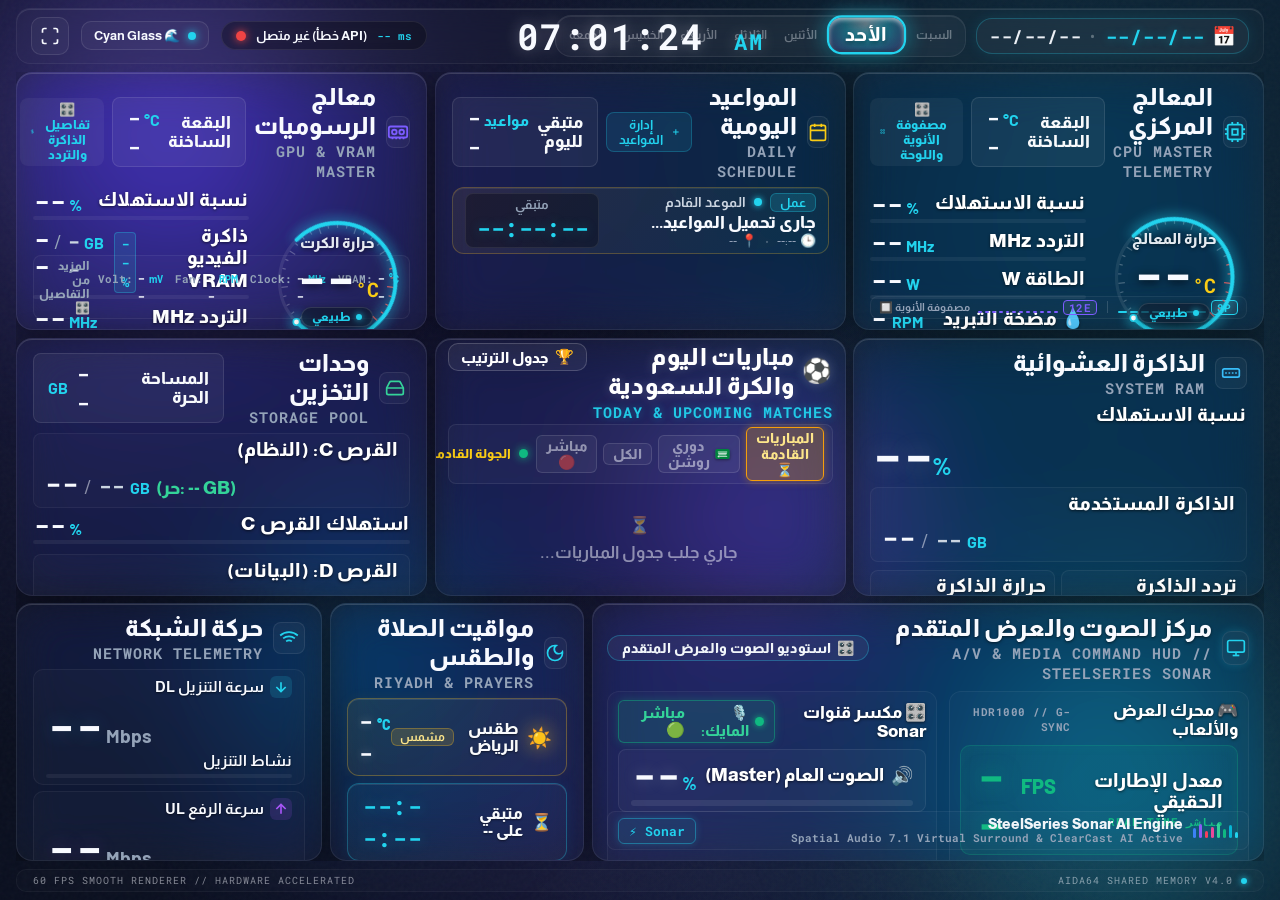
==== commit 0b1214e9: "feat(gauges): implement 10-style dynamic vector gauge engine with right-click interactive picker & 1" ====
--- a/frontend/index.html
+++ b/frontend/index.html
@@ -25,6 +25,7 @@
   <link rel="stylesheet" href="css/design-tokens.css">
   <link rel="stylesheet" href="css/global.css">
   <link rel="stylesheet" href="css/style.css">
+  <link rel="stylesheet" href="css/gauge-styles.css">
   <link rel="icon" href="data:," />
 </head>
 <body>
--- a/frontend/css/gauge-styles.css
+++ b/frontend/css/gauge-styles.css
@@ -0,0 +1,645 @@
+/**
+ * AIDA64 Web SensorPanel - 10-Style Dynamic Temperature Gauge Engine Styles
+ * Full Theme Synchronization: Default Cyan, Cyberpunk 2077, Emerald Matrix, OLED Pure Black
+ */
+
+/* ==========================================================================
+   1. Shared Gauge Container & Status Pill
+   ========================================================================== */
+.gauge-dynamic-root {
+  position: relative;
+  width: 180px;
+  height: 180px;
+  display: flex;
+  align-items: center;
+  justify-content: center;
+  cursor: pointer;
+  user-select: none;
+  transition: transform 0.25s cubic-bezier(0.16, 1, 0.3, 1);
+}
+
+.gauge-dynamic-root:hover {
+  transform: scale(1.02);
+}
+
+.gauge-svg-layer {
+  position: absolute;
+  top: 0;
+  left: 0;
+  width: 100%;
+  height: 100%;
+  pointer-events: none;
+  overflow: visible;
+}
+
+.gauge-center-stack {
+  position: absolute;
+  top: 0;
+  left: 0;
+  width: 100%;
+  height: 100%;
+  display: flex;
+  flex-direction: column;
+  align-items: center;
+  justify-content: center;
+  pointer-events: none;
+  z-index: 2;
+}
+
+.gauge-title-label {
+  font-family: var(--font-arabic, sans-serif);
+  font-size: 15px;
+  font-weight: 800;
+  color: #F1F5F9;
+  opacity: 0.95;
+  margin-bottom: 2px;
+  text-shadow: 0 1px 4px rgba(0, 0, 0, 0.6);
+  transition: color 0.3s ease;
+}
+
+.gauge-val-group {
+  display: flex;
+  align-items: baseline;
+  justify-content: center;
+  direction: ltr;
+  line-height: 1;
+}
+
+.gauge-huge-number {
+  font-family: var(--font-numbers, monospace);
+  font-size: 50px;
+  font-weight: 800;
+  color: var(--text-pure-white, #FFFFFF);
+  letter-spacing: -1.5px;
+  font-feature-settings: "tnum" 1;
+  text-shadow: 0 2px 10px rgba(0, 0, 0, 0.7);
+  transition: color 0.3s ease;
+}
+
+.gauge-huge-unit {
+  font-family: var(--font-numbers, monospace);
+  font-size: 20px;
+  font-weight: 700;
+  color: var(--neon-yellow, #FACC15);
+  margin-left: 3px;
+  transition: color 0.3s ease;
+}
+
+.gauge-status-pill {
+  display: inline-flex;
+  align-items: center;
+  gap: 5px;
+  font-family: var(--font-arabic, sans-serif);
+  font-size: 12px;
+  font-weight: 800;
+  padding: 2px 10px;
+  border-radius: 9999px;
+  margin-top: 4px;
+  background: rgba(15, 23, 42, 0.65);
+  border: 1px solid rgba(255, 255, 255, 0.12);
+  box-shadow: 0 2px 8px rgba(0, 0, 0, 0.4);
+  backdrop-filter: blur(8px);
+  color: var(--neon-cyan, #22D3EE);
+  letter-spacing: 0.3px;
+  transition: all 0.3s ease;
+}
+
+.gauge-status-pill .pill-dot {
+  width: 6px;
+  height: 6px;
+  border-radius: 50%;
+  background-color: currentColor;
+  box-shadow: 0 0 6px currentColor;
+  animation: pulse-dot 2s infinite ease-in-out;
+}
+
+@keyframes pulse-dot {
+  0%, 100% { opacity: 1; transform: scale(1); }
+  50% { opacity: 0.5; transform: scale(0.85); }
+}
+
+/* ==========================================================================
+   2. Style 1: Racing Tachometer (🏎️)
+   ========================================================================== */
+.gauge-tachometer .tacho-track {
+  fill: none;
+  stroke: rgba(255, 255, 255, 0.08);
+  stroke-width: 4px;
+}
+
+.gauge-tachometer .tacho-ticks line {
+  stroke: rgba(255, 255, 255, 0.25);
+  stroke-width: 1.5px;
+  transition: stroke 0.3s ease;
+}
+
+.gauge-tachometer .tacho-ticks line.tick-redline {
+  stroke: var(--neon-red, #EF4444);
+}
+
+.gauge-tachometer .tacho-progress {
+  fill: none;
+  stroke: var(--neon-cyan, #22D3EE);
+  stroke-width: 5px;
+  stroke-linecap: round;
+  transition: stroke-dashoffset 0.3s ease, stroke 0.3s ease;
+  filter: drop-shadow(0 0 8px var(--neon-cyan, #22D3EE));
+}
+
+.gauge-tachometer .laser-bead {
+  fill: #FFFFFF;
+  stroke: var(--neon-cyan, #22D3EE);
+  stroke-width: 2px;
+  filter: drop-shadow(0 0 8px var(--neon-cyan, #22D3EE));
+}
+
+/* ==========================================================================
+   3. Style 2: Turbine Engine (✈️)
+   ========================================================================== */
+.gauge-turbine .turbine-blade {
+  fill: rgba(255, 255, 255, 0.1);
+  stroke: rgba(255, 255, 255, 0.05);
+  stroke-width: 1px;
+  transition: fill 0.25s ease, filter 0.25s ease, opacity 0.25s ease;
+  opacity: 0.4;
+}
+
+.gauge-turbine .turbine-blade.blade-active {
+  fill: var(--neon-cyan, #22D3EE);
+  opacity: 1;
+  filter: drop-shadow(0 0 6px var(--neon-cyan, #22D3EE));
+}
+
+.gauge-turbine .turbine-blade.blade-warning {
+  fill: var(--neon-yellow, #FACC15);
+  filter: drop-shadow(0 0 6px var(--neon-yellow, #FACC15));
+}
+
+.gauge-turbine .turbine-blade.blade-critical {
+  fill: var(--neon-red, #EF4444);
+  filter: drop-shadow(0 0 8px var(--neon-red, #EF4444));
+}
+
+.gauge-turbine .turbine-rim {
+  fill: none;
+  stroke: rgba(255, 255, 255, 0.1);
+  stroke-width: 1.5px;
+}
+
+/* ==========================================================================
+   4. Style 3: Hexa-Matrix Honeycomb (🔷)
+   ========================================================================== */
+.gauge-hexa .hexa-cell {
+  fill: rgba(255, 255, 255, 0.04);
+  stroke: rgba(255, 255, 255, 0.12);
+  stroke-width: 1px;
+  transition: all 0.3s ease;
+}
+
+.gauge-hexa .hexa-cell.cell-active {
+  fill: rgba(34, 211, 238, 0.25);
+  stroke: var(--neon-cyan, #22D3EE);
+  filter: drop-shadow(0 0 5px var(--neon-cyan, #22D3EE));
+}
+
+.gauge-hexa .hexa-arc {
+  fill: none;
+  stroke: var(--neon-cyan, #22D3EE);
+  stroke-width: 3px;
+  stroke-linecap: round;
+  filter: drop-shadow(0 0 8px var(--neon-cyan, #22D3EE));
+  transition: stroke-dashoffset 0.3s ease;
+}
+
+/* ==========================================================================
+   5. Style 4: Liquid Mercury (🧪)
+   ========================================================================== */
+.gauge-mercury .mercury-bg {
+  fill: none;
+  stroke: rgba(255, 255, 255, 0.08);
+  stroke-width: 10px;
+}
+
+.gauge-mercury .mercury-fluid {
+  fill: none;
+  stroke: var(--neon-yellow, #FACC15);
+  stroke-width: 10px;
+  stroke-linecap: round;
+  transition: stroke-dashoffset 0.4s cubic-bezier(0.34, 1.56, 0.64, 1), stroke 0.3s ease;
+  filter: drop-shadow(0 0 10px var(--neon-yellow, #FACC15));
+}
+
+.gauge-mercury .mercury-bubble {
+  fill: #FFFFFF;
+  opacity: 0.8;
+  filter: drop-shadow(0 0 4px #FFFFFF);
+  animation: bubble-float 3s infinite ease-in-out;
+}
+
+@keyframes bubble-float {
+  0%, 100% { transform: translateY(0); }
+  50% { transform: translateY(-3px); }
+}
+
+/* ==========================================================================
+   6. Style 5: Tactical Radar (🛰️)
+   ========================================================================== */
+.gauge-radar .radar-grid {
+  fill: none;
+  stroke: rgba(34, 211, 238, 0.15);
+  stroke-width: 1px;
+}
+
+.gauge-radar .radar-crosshair {
+  stroke: rgba(34, 211, 238, 0.25);
+  stroke-width: 1px;
+  stroke-dasharray: 2 4;
+}
+
+.gauge-radar .radar-sweep-cone {
+  transform-origin: 90px 90px;
+  animation: radar-sweep 4s linear infinite;
+  opacity: 0.45;
+}
+
+@keyframes radar-sweep {
+  from { transform: rotate(0deg); }
+  to { transform: rotate(360deg); }
+}
+
+.gauge-radar .radar-arc {
+  fill: none;
+  stroke: var(--neon-cyan, #22D3EE);
+  stroke-width: 3.5px;
+  stroke-linecap: round;
+  filter: drop-shadow(0 0 8px var(--neon-cyan, #22D3EE));
+}
+
+/* ==========================================================================
+   7. Style 6: Holo Minimal (🌌)
+   ========================================================================== */
+.gauge-minimal .holo-core-glow {
+  fill: url(#holo-core-grad);
+  opacity: 0.25;
+  transition: opacity 0.3s ease;
+}
+
+.gauge-minimal .holo-hairline-bg {
+  fill: none;
+  stroke: rgba(255, 255, 255, 0.06);
+  stroke-width: 1px;
+}
+
+.gauge-minimal .holo-hairline-progress {
+  fill: none;
+  stroke: var(--neon-cyan, #22D3EE);
+  stroke-width: 2px;
+  stroke-linecap: round;
+  transition: stroke-dashoffset 0.3s ease, stroke 0.3s ease;
+  filter: drop-shadow(0 0 8px var(--neon-cyan, #22D3EE));
+}
+
+/* ==========================================================================
+   8. Style 7: Arc Reactor (⚡)
+   ========================================================================== */
+.gauge-reactor .reactor-outer-ring {
+  fill: none;
+  stroke: rgba(255, 255, 255, 0.12);
+  stroke-width: 6px;
+  stroke-dasharray: 85 10;
+}
+
+.gauge-reactor .reactor-active-arc {
+  fill: none;
+  stroke: var(--neon-cyan, #22D3EE);
+  stroke-width: 6px;
+  stroke-dasharray: 85 10;
+  stroke-linecap: butt;
+  transition: stroke-dashoffset 0.3s ease;
+  filter: drop-shadow(0 0 10px var(--neon-cyan, #22D3EE));
+}
+
+.gauge-reactor .reactor-node {
+  fill: var(--neon-cyan, #22D3EE);
+  filter: drop-shadow(0 0 6px var(--neon-cyan, #22D3EE));
+  animation: pulse-node 1.5s infinite alternate;
+}
+
+@keyframes pulse-node {
+  0% { transform: scale(0.9); opacity: 0.7; }
+  100% { transform: scale(1.15); opacity: 1; }
+}
+
+/* ==========================================================================
+   9. Style 8: Retro Nixie (💡)
+   ========================================================================== */
+.gauge-nixie .nixie-bg {
+  fill: none;
+  stroke: rgba(245, 158, 11, 0.15);
+  stroke-width: 5px;
+}
+
+.gauge-nixie .nixie-filament {
+  fill: none;
+  stroke: #F59E0B;
+  stroke-width: 4px;
+  stroke-linecap: round;
+  stroke-dasharray: 4 2;
+  filter: drop-shadow(0 0 10px #F59E0B) drop-shadow(0 0 20px #D97706);
+  transition: stroke-dashoffset 0.3s ease;
+}
+
+.gauge-nixie .gauge-huge-number {
+  color: #FEF08A;
+  text-shadow: 0 0 12px rgba(245, 158, 11, 0.8), 0 0 24px rgba(217, 119, 6, 0.6);
+}
+
+.gauge-nixie .gauge-huge-unit {
+  color: #F59E0B;
+  text-shadow: 0 0 8px rgba(245, 158, 11, 0.8);
+}
+
+/* ==========================================================================
+   10. Style 9: Dual Split Arc (❄️🔥)
+   ========================================================================== */
+.gauge-dualsplit .split-bg-left,
+.gauge-dualsplit .split-bg-right {
+  fill: none;
+  stroke: rgba(255, 255, 255, 0.08);
+  stroke-width: 5px;
+}
+
+.gauge-dualsplit .split-cool-arc {
+  fill: none;
+  stroke: #38BDF8;
+  stroke-width: 5px;
+  stroke-linecap: round;
+  filter: drop-shadow(0 0 8px #38BDF8);
+  transition: stroke-dashoffset 0.3s ease;
+}
+
+.gauge-dualsplit .split-hot-arc {
+  fill: none;
+  stroke: #F97316;
+  stroke-width: 5px;
+  stroke-linecap: round;
+  filter: drop-shadow(0 0 8px #F97316);
+  transition: stroke-dashoffset 0.3s ease;
+}
+
+/* ==========================================================================
+   11. Style 10: Prism Glass (💎)
+   ========================================================================== */
+.gauge-prism .prism-bevel-bg {
+  fill: none;
+  stroke: rgba(255, 255, 255, 0.08);
+  stroke-width: 12px;
+}
+
+.gauge-prism .prism-spectrum-arc {
+  fill: none;
+  stroke: url(#prism-gradient);
+  stroke-width: 12px;
+  stroke-linecap: round;
+  filter: drop-shadow(0 0 10px rgba(124, 92, 255, 0.5));
+  transition: stroke-dashoffset 0.3s ease;
+}
+
+.gauge-prism .prism-specular {
+  fill: none;
+  stroke: rgba(255, 255, 255, 0.4);
+  stroke-width: 1px;
+}
+
+/* ==========================================================================
+   12. Interactive Right-Click Context Picker Modal
+   ========================================================================== */
+.gauge-picker-backdrop {
+  position: fixed;
+  top: 0;
+  left: 0;
+  width: 100vw;
+  height: 100vh;
+  background: rgba(4, 6, 15, 0.75);
+  backdrop-filter: blur(16px);
+  z-index: 99999;
+  display: flex;
+  align-items: center;
+  justify-content: center;
+  opacity: 0;
+  pointer-events: none;
+  transition: opacity 0.25s cubic-bezier(0.16, 1, 0.3, 1);
+}
+
+.gauge-picker-backdrop.active {
+  opacity: 1;
+  pointer-events: auto;
+}
+
+.gauge-picker-modal {
+  width: 680px;
+  max-width: 95vw;
+  max-height: 85vh;
+  background: rgba(13, 18, 36, 0.92);
+  border: 1px solid rgba(255, 255, 255, 0.12);
+  border-radius: 24px;
+  box-shadow: 0 20px 60px rgba(0, 0, 0, 0.7), 0 0 30px rgba(34, 211, 238, 0.15);
+  padding: 24px;
+  display: flex;
+  flex-direction: column;
+  gap: 16px;
+  transform: scale(0.92);
+  transition: transform 0.25s cubic-bezier(0.16, 1, 0.3, 1);
+  overflow-y: auto;
+  direction: rtl;
+}
+
+.gauge-picker-backdrop.active .gauge-picker-modal {
+  transform: scale(1);
+}
+
+.gauge-picker-header {
+  display: flex;
+  align-items: center;
+  justify-content: space-between;
+  border-bottom: 1px solid rgba(255, 255, 255, 0.08);
+  padding-bottom: 12px;
+}
+
+.gauge-picker-title-group {
+  display: flex;
+  align-items: center;
+  gap: 10px;
+}
+
+.gauge-picker-icon {
+  font-size: 22px;
+}
+
+.gauge-picker-title {
+  font-family: var(--font-arabic, sans-serif);
+  font-size: 18px;
+  font-weight: 800;
+  color: #FFFFFF;
+}
+
+.gauge-picker-sub {
+  font-family: var(--font-numbers, monospace);
+  font-size: 12px;
+  color: var(--text-muted, #94A3B8);
+  margin-top: 2px;
+}
+
+.gauge-picker-close {
+  background: rgba(255, 255, 255, 0.06);
+  border: 1px solid rgba(255, 255, 255, 0.1);
+  color: #FFFFFF;
+  width: 32px;
+  height: 32px;
+  border-radius: 50%;
+  display: flex;
+  align-items: center;
+  justify-content: center;
+  cursor: pointer;
+  font-size: 14px;
+  transition: all 0.2s ease;
+}
+
+.gauge-picker-close:hover {
+  background: rgba(239, 68, 68, 0.2);
+  border-color: #EF4444;
+  color: #EF4444;
+  transform: rotate(90deg);
+}
+
+/* 10-Style Selection Grid (5x2) */
+.gauge-styles-grid {
+  display: grid;
+  grid-template-columns: repeat(2, 1fr);
+  gap: 10px;
+}
+
+.gauge-choice-card {
+  display: flex;
+  align-items: center;
+  gap: 12px;
+  padding: 12px 14px;
+  background: rgba(255, 255, 255, 0.03);
+  border: 1px solid rgba(255, 255, 255, 0.08);
+  border-radius: 14px;
+  cursor: pointer;
+  transition: all 0.2s ease;
+  position: relative;
+}
+
+.gauge-choice-card:hover {
+  background: rgba(255, 255, 255, 0.08);
+  border-color: var(--theme-accent, var(--neon-cyan, #22D3EE));
+  transform: translateY(-2px);
+  box-shadow: 0 4px 16px rgba(0, 0, 0, 0.4);
+}
+
+.gauge-choice-card.active {
+  background: rgba(34, 211, 238, 0.12);
+  border-color: var(--theme-accent, var(--neon-cyan, #22D3EE));
+  box-shadow: 0 0 16px rgba(34, 211, 238, 0.25);
+}
+
+.gauge-choice-icon {
+  font-size: 26px;
+  width: 40px;
+  height: 40px;
+  border-radius: 10px;
+  background: rgba(255, 255, 255, 0.04);
+  display: flex;
+  align-items: center;
+  justify-content: center;
+  flex-shrink: 0;
+}
+
+.gauge-choice-info {
+  display: flex;
+  flex-direction: column;
+  gap: 2px;
+  flex-grow: 1;
+}
+
+.gauge-choice-name-ar {
+  font-family: var(--font-arabic, sans-serif);
+  font-size: 14px;
+  font-weight: 700;
+  color: #F8FAFC;
+}
+
+.gauge-choice-name-en {
+  font-family: var(--font-display, sans-serif);
+  font-size: 11px;
+  color: var(--text-muted, #94A3B8);
+  text-transform: uppercase;
+  letter-spacing: 0.5px;
+}
+
+.gauge-choice-radio {
+  width: 18px;
+  height: 18px;
+  border-radius: 50%;
+  border: 2px solid rgba(255, 255, 255, 0.3);
+  display: flex;
+  align-items: center;
+  justify-content: center;
+  flex-shrink: 0;
+  transition: all 0.2s ease;
+}
+
+.gauge-choice-card.active .gauge-choice-radio {
+  border-color: var(--theme-accent, var(--neon-cyan, #22D3EE));
+}
+
+.gauge-choice-card.active .gauge-choice-radio::after {
+  content: '';
+  width: 8px;
+  height: 8px;
+  border-radius: 50%;
+  background-color: var(--theme-accent, var(--neon-cyan, #22D3EE));
+  box-shadow: 0 0 6px var(--theme-accent, var(--neon-cyan, #22D3EE));
+}
+
+/* Footer & Scope Controls */
+.gauge-picker-footer {
+  display: flex;
+  align-items: center;
+  justify-content: space-between;
+  border-top: 1px solid rgba(255, 255, 255, 0.08);
+  padding-top: 14px;
+  gap: 12px;
+}
+
+.gauge-scope-toggle {
+  display: flex;
+  align-items: center;
+  gap: 8px;
+  font-family: var(--font-arabic, sans-serif);
+  font-size: 13px;
+  color: #CBD5E1;
+  cursor: pointer;
+}
+
+.gauge-btn-apply {
+  padding: 8px 20px;
+  border-radius: 10px;
+  background: var(--theme-accent, var(--neon-cyan, #22D3EE));
+  color: #0B1020;
+  font-family: var(--font-arabic, sans-serif);
+  font-size: 13px;
+  font-weight: 800;
+  border: none;
+  cursor: pointer;
+  transition: all 0.2s ease;
+  box-shadow: 0 0 12px rgba(34, 211, 238, 0.35);
+}
+
+.gauge-btn-apply:hover {
+  transform: translateY(-1px);
+  filter: brightness(1.15);
+  box-shadow: 0 0 18px rgba(34, 211, 238, 0.5);
+}
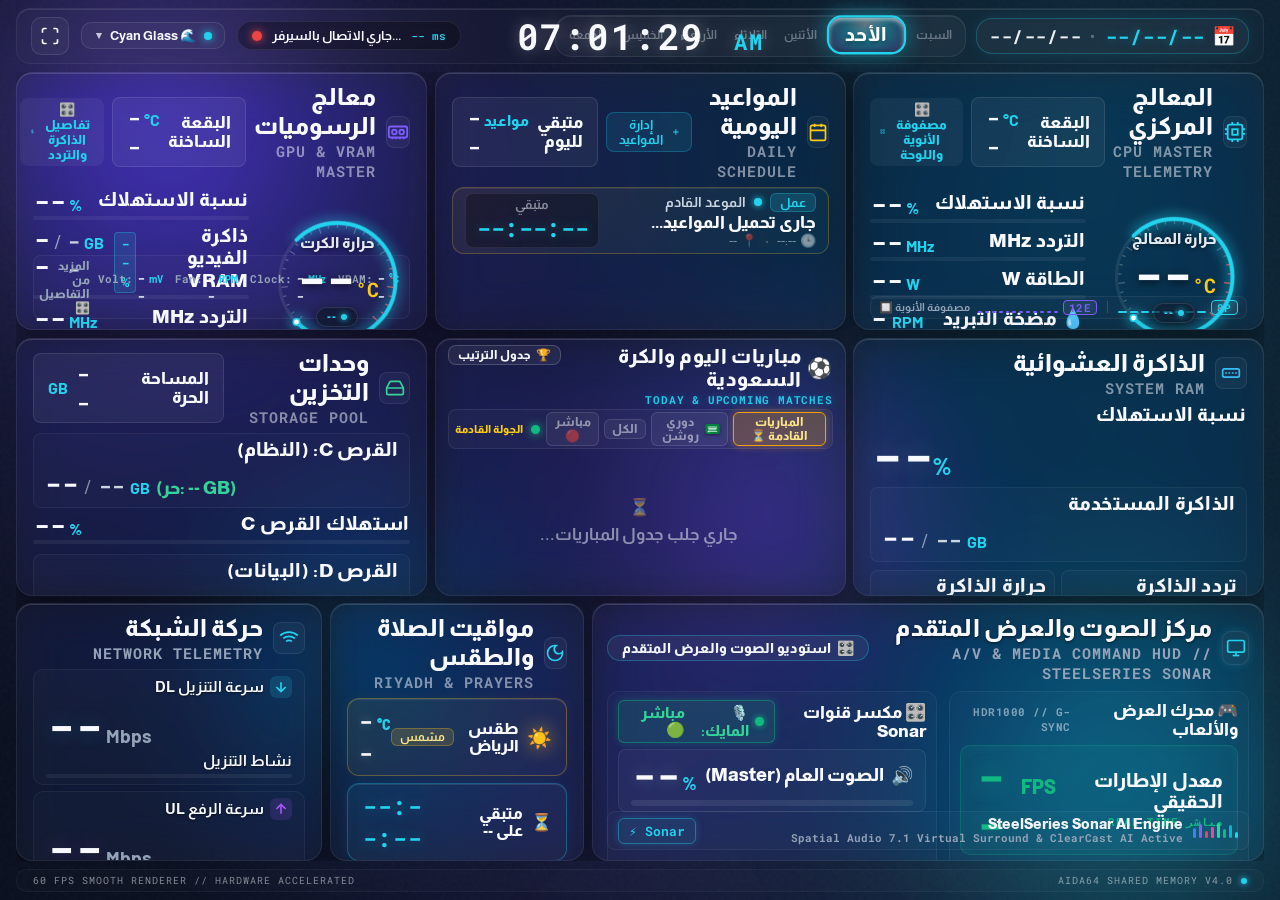
==== commit 36ab720b: "fix(frontend): resolve 31 audit defects across security, performance, and telemetry Comprehensive st" ====
--- a/frontend/index.html
+++ b/frontend/index.html
@@ -47,7 +47,7 @@
     <!-- Top Bar Header Web Component -->
     <dashboard-header class="top-bar" id="dashboard-header"></dashboard-header>
 
-    <!-- Asymmetric Bento Grid (7 Cards) -->
+    <!-- Asymmetric Bento Grid (9 Cards) -->
     <main class="bento-grid">
 
       <!-- CARD 1: CPU Master Panel (Large Bento Card) -->
@@ -59,15 +59,14 @@
       <!-- CARD 3: GPU Master Panel (Large Bento Card) -->
       <dashboard-gpu class="glass-card card-gpu" id="card-gpu"></dashboard-gpu>
 
-      <!-- CARD 3: RAM Panel (Medium Bento Card) -->
+      <!-- CARD 4: RAM Panel (Medium Bento Card) -->
       <dashboard-ram class="glass-card card-ram" id="card-ram"></dashboard-ram>
 
-      <!-- CARD 4: Live Matches & Saudi Pro League Panel (Medium Bento Card) -->
+      <!-- CARD 5: Live Matches & Saudi Pro League Panel (Medium Bento Card) -->
       <dashboard-matches class="glass-card card-matches" id="card-matches"></dashboard-matches>
 
-      <!-- CARD 5: Storage Panel (Medium Bento Card) -->
+      <!-- CARD 6: Storage Panel (Medium Bento Card) -->
       <dashboard-storage class="glass-card card-storage" id="card-storage"></dashboard-storage>
-
 
       <!-- CARD 7: Display & Gaming Telemetry (Card Slot 1) -->
       <dashboard-display class="glass-card card-slot-1" id="card-slot-1"></dashboard-display>
--- a/frontend/css/design-tokens.css
+++ b/frontend/css/design-tokens.css
@@ -22,6 +22,12 @@
   --glass-border: 1px solid rgba(255, 255, 255, 0.08);
   --glass-radius: 20px;
   --glass-shadow: inset 0 1px 0 rgba(255, 255, 255, 0.15), 0 8px 32px 0 rgba(0, 0, 0, 0.4);
+
+  /* Surfaces & Dropdowns */
+  --surface-raised: rgba(255, 255, 255, 0.04);
+  --surface-inset: rgba(0, 0, 0, 0.25);
+  --dropdown-bg: rgba(15, 23, 42, 0.96);
+  --dropdown-hover: rgba(255, 255, 255, 0.08);
 
   /* Ambient Mesh & Accent */
   --mesh-opacity: 1;
@@ -99,3 +105,87 @@
   --mesh-opacity: 0.75;
   --theme-accent: #00FF66;
 }
+
+/* ==========================================================================
+   4. Deep Space Aurora (🌌) - Obsidian Void, Aurora Emerald & Cosmic Violet
+   ========================================================================== */
+html[data-theme="aurora"] {
+  --bg-deep-indigo: #040714;
+  --neon-cyan: #00FFC2;
+  --neon-violet: #BD00FF;
+  --neon-purple: #7928CA;
+  --neon-green: #00FF88;
+  --neon-yellow: #FFE600;
+  --neon-orange: #FF8000;
+  --neon-red: #FF0055;
+  --text-pure-white: #F0FDFA;
+  --text-muted: rgba(240, 253, 250, 0.65);
+
+  --glass-bg: rgba(6, 12, 26, 0.75);
+  --glass-blur: blur(22px) saturate(190%);
+  --glass-border: 1px solid rgba(0, 255, 194, 0.28);
+  --glass-shadow: 0 0 24px rgba(0, 255, 194, 0.14), inset 0 1px 0 rgba(189, 0, 255, 0.2);
+
+  --mesh-opacity: 0.9;
+  --theme-accent: #00FFC2;
+}
+
+/* ==========================================================================
+   5. Formula 1 Pitwall Telemetry (🏎️) - Pirelli Soft Red, Medium Yellow & Hard White
+   ========================================================================== */
+html[data-theme="f1-pitwall"] {
+  --bg-deep-indigo: #0A0C10;
+  --neon-cyan: #FF3344;
+  --neon-violet: #FF5500;
+  --neon-purple: #E10600;
+  --neon-green: #00E676;
+  --neon-yellow: #FFD700;
+  --neon-orange: #FF6D00;
+  --neon-red: #FF1E00;
+  --text-pure-white: #FFFFFF;
+  --text-muted: rgba(255, 255, 255, 0.62);
+
+  --glass-bg: rgba(16, 18, 24, 0.85);
+  --glass-blur: blur(18px) saturate(160%);
+  --glass-border: 1px solid rgba(255, 51, 68, 0.35);
+  --glass-shadow: 0 0 20px rgba(255, 51, 68, 0.18), inset 0 1px 0 rgba(255, 215, 0, 0.2);
+
+  --mesh-opacity: 0.65;
+  --theme-accent: #FF3344;
+}
+
+/* ==========================================================================
+   6. Neo-Skeuomorphic Tactile System (🪵) - Warm Matte Ceramic & Brushed Copper
+   ========================================================================== */
+html[data-theme="neo-tactile"] {
+  /* Background & Surfaces */
+  --bg-deep-indigo: #F3ECE6;
+  --surface-raised: #FAF5F0;
+  --surface-inset: #E7DDD4;
+  --dropdown-bg: #FAF5F0;
+  --dropdown-hover: rgba(200, 117, 78, 0.12);
+
+  /* Glass & Card Elevation (Dual-light physics: 45deg top-left highlight, bottom-right soft shadow) */
+  --glass-bg: #FAF5F0;
+  --glass-blur: none;
+  --glass-border: 1px solid rgba(255, 255, 255, 0.9);
+  --glass-shadow: 6px 6px 18px rgba(165, 138, 125, 0.22), -6px -6px 18px rgba(255, 255, 255, 0.95), inset 0 1px 0 rgba(255, 255, 255, 0.9);
+
+  /* Color Accents (Brushed Copper & Terracotta Palette) */
+  --theme-accent: #C8754E;
+  --neon-cyan: #C8754E;
+  --neon-violet: #A85A32;
+  --neon-purple: #B25D33;
+  --neon-green: #5A9E6F;
+  --neon-yellow: #D99B26;
+  --neon-orange: #DE8E68;
+  --neon-red: #C94A3D;
+
+  /* High Contrast Typography (100cm kiosk legibility) */
+  --text-pure-white: #241A15;
+  --text-muted: #7E6F65;
+
+  /* Mesh Opacity */
+  --mesh-opacity: 0.15;
+}
+
--- a/frontend/css/style.css
+++ b/frontend/css/style.css
@@ -101,6 +101,71 @@
   100% { transform: translate(-40px, -40px) scale(0.96); }
 }
 
+/* --------------------------------------------------------------------------
+   2.1 Theme-Specific Ambient Floating Orbs
+   -------------------------------------------------------------------------- */
+html[data-theme="cyberpunk"] .orb-1 {
+  background: radial-gradient(circle, rgba(255, 230, 0, 0.40) 0%, rgba(255, 230, 0, 0) 70%);
+}
+html[data-theme="cyberpunk"] .orb-2 {
+  background: radial-gradient(circle, rgba(255, 0, 85, 0.42) 0%, rgba(255, 0, 85, 0) 70%);
+}
+
+html[data-theme="emerald"] .orb-1 {
+  background: radial-gradient(circle, rgba(0, 255, 102, 0.38) 0%, rgba(0, 255, 102, 0) 70%);
+}
+html[data-theme="emerald"] .orb-2 {
+  background: radial-gradient(circle, rgba(5, 150, 105, 0.35) 0%, rgba(5, 150, 105, 0) 70%);
+}
+
+html[data-theme="aurora"] .orb-1 {
+  background: radial-gradient(circle, rgba(0, 255, 194, 0.42) 0%, rgba(0, 255, 194, 0) 70%);
+}
+html[data-theme="aurora"] .orb-2 {
+  background: radial-gradient(circle, rgba(189, 0, 255, 0.38) 0%, rgba(189, 0, 255, 0) 70%);
+}
+html[data-theme="aurora"] .orb-3 {
+  background: radial-gradient(circle, rgba(0, 255, 136, 0.28) 0%, rgba(0, 255, 136, 0) 70%);
+}
+html[data-theme="aurora"] .orb-4 {
+  background: radial-gradient(circle, rgba(121, 40, 202, 0.32) 0%, rgba(121, 40, 202, 0) 70%);
+}
+
+html[data-theme="f1-pitwall"] .orb-1 {
+  background: radial-gradient(circle, rgba(255, 51, 68, 0.38) 0%, rgba(255, 51, 68, 0) 70%);
+}
+html[data-theme="f1-pitwall"] .orb-2 {
+  background: radial-gradient(circle, rgba(255, 215, 0, 0.30) 0%, rgba(255, 215, 0, 0) 70%);
+}
+html[data-theme="f1-pitwall"] .orb-3 {
+  background: radial-gradient(circle, rgba(255, 85, 0, 0.24) 0%, rgba(255, 85, 0, 0) 70%);
+}
+html[data-theme="f1-pitwall"] .orb-4 {
+  background: radial-gradient(circle, rgba(225, 6, 0, 0.28) 0%, rgba(225, 6, 0, 0) 70%);
+}
+
+html[data-theme="neo-tactile"] .orb-1 {
+  background: radial-gradient(circle, rgba(200, 117, 78, 0.25) 0%, rgba(200, 117, 78, 0) 70%);
+}
+html[data-theme="neo-tactile"] .orb-2 {
+  background: radial-gradient(circle, rgba(222, 142, 104, 0.22) 0%, rgba(222, 142, 104, 0) 70%);
+}
+html[data-theme="neo-tactile"] .orb-3 {
+  background: radial-gradient(circle, rgba(217, 155, 38, 0.18) 0%, rgba(217, 155, 38, 0) 70%);
+}
+html[data-theme="neo-tactile"] .orb-4 {
+  background: radial-gradient(circle, rgba(168, 90, 50, 0.20) 0%, rgba(168, 90, 50, 0) 70%);
+}
+
+html[data-theme="neo-tactile"] .mesh-background {
+  background: 
+    radial-gradient(circle at 15% 20%, rgba(200, 117, 78, 0.08) 0%, transparent 45%),
+    radial-gradient(circle at 85% 15%, rgba(222, 142, 104, 0.08) 0%, transparent 45%),
+    radial-gradient(circle at 50% 85%, rgba(217, 155, 38, 0.06) 0%, transparent 50%),
+    radial-gradient(circle at 85% 80%, rgba(168, 90, 50, 0.06) 0%, transparent 45%),
+    #F3ECE6;
+}
+
 /* SVG Noise Overlay (0.03 opacity) */
 .noise-overlay {
   position: fixed;
@@ -116,6 +181,23 @@
   background-image: url("data:image/svg+xml,%3Csvg viewBox='0 0 256 256' xmlns='http://www.w3.org/2000/svg'%3E%3Cfilter id='noiseFilter'%3E%3CfeTurbulence type='fractalNoise' baseFrequency='0.85' numOctaves='3' stitchTiles='stitch'/%3E%3C/filter%3E%3Crect width='100%25' height='100%25' filter='url(%23noiseFilter)'/%3E%3C/svg%3E");
 }
 
+html[data-theme="neo-tactile"] .noise-overlay {
+  opacity: 0.015 !important;
+}
+
+/* Debossed Inset Track Styling for Neo-Skeuomorphic Tactile System */
+html[data-theme="neo-tactile"] .metric-bar-track,
+html[data-theme="neo-tactile"] .vram-progress-track,
+html[data-theme="neo-tactile"] .storage-progress-track,
+html[data-theme="neo-tactile"] .ram-progress-track,
+html[data-theme="neo-tactile"] .track-inset,
+html[data-theme="neo-tactile"] .progress-track {
+  background: #E5DBD2 !important;
+  box-shadow: inset 2px 2px 5px rgba(150, 125, 110, 0.28), inset -2px -2px 5px rgba(255, 255, 255, 0.9) !important;
+  border: 1px solid rgba(200, 180, 168, 0.3) !important;
+}
+
+
 /* --------------------------------------------------------------------------
    3. Main Dashboard Layout & Containers
    -------------------------------------------------------------------------- */
@@ -133,6 +215,11 @@
   gap: 8px;
   box-sizing: border-box;
   overflow: hidden;
+}
+
+.dashboard-header {
+  position: relative;
+  z-index: 100;
 }
 
 /* Top Bar */
@@ -366,7 +453,7 @@
   font-family: var(--font-numbers);
   font-size: 16px;
   color: var(--text-muted);
-  direction: ltr;
+  unicode-bidi: isolate;
   margin-inline-start: 22px;
 }
 
@@ -1031,7 +1118,9 @@
   position: relative;
   will-change: width;
   transform: translateZ(0);
-  transition: width 0.1s linear;
+  -webkit-backface-visibility: hidden;
+  backface-visibility: hidden;
+  transition: width 0.25s cubic-bezier(0.4, 0, 0.2, 1);
   box-shadow: 0 0 10px rgba(34, 211, 238, 0.35);
 }
 
@@ -2038,13 +2127,14 @@
   .card-slot-1 { grid-column: span 6; }
   .card-slot-2 { grid-column: span 3; }
   .card-network { grid-column: span 3; }
+  .card-appointments, .card-matches { grid-column: span 6; }
 }
 
 @media (max-width: 768px) {
   .bento-grid {
     grid-template-columns: 1fr;
   }
-  .card-cpu, .card-gpu, .card-ram, .card-vram, .card-storage, .card-thermals, .card-network, .card-slot-standby-1, .card-slot-1, .card-slot-2 {
+  .card-cpu, .card-gpu, .card-ram, .card-vram, .card-storage, .card-thermals, .card-network, .card-slot-standby-1, .card-slot-1, .card-slot-2, .card-appointments, .card-matches {
     grid-column: span 1;
   }
   .card-body-split {
--- a/frontend/css/gauge-styles.css
+++ b/frontend/css/gauge-styles.css
@@ -98,6 +98,7 @@
   background: rgba(15, 23, 42, 0.65);
   border: 1px solid rgba(255, 255, 255, 0.12);
   box-shadow: 0 2px 8px rgba(0, 0, 0, 0.4);
+  -webkit-backdrop-filter: blur(8px);
   backdrop-filter: blur(8px);
   color: var(--neon-cyan, #22D3EE);
   letter-spacing: 0.3px;
@@ -139,18 +140,18 @@
 
 .gauge-tachometer .tacho-progress {
   fill: none;
-  stroke: var(--neon-cyan, #22D3EE);
+  stroke: var(--theme-accent, var(--neon-cyan, #22D3EE));
   stroke-width: 5px;
   stroke-linecap: round;
   transition: stroke-dashoffset 0.3s ease, stroke 0.3s ease;
-  filter: drop-shadow(0 0 8px var(--neon-cyan, #22D3EE));
+  filter: drop-shadow(0 0 8px var(--theme-accent, var(--neon-cyan, #22D3EE)));
 }
 
 .gauge-tachometer .laser-bead {
   fill: #FFFFFF;
-  stroke: var(--neon-cyan, #22D3EE);
+  stroke: var(--theme-accent, var(--neon-cyan, #22D3EE));
   stroke-width: 2px;
-  filter: drop-shadow(0 0 8px var(--neon-cyan, #22D3EE));
+  filter: drop-shadow(0 0 8px var(--theme-accent, var(--neon-cyan, #22D3EE)));
 }
 
 /* ==========================================================================
@@ -161,13 +162,13 @@
   stroke: rgba(255, 255, 255, 0.05);
   stroke-width: 1px;
   transition: fill 0.25s ease, filter 0.25s ease, opacity 0.25s ease;
-  opacity: 0.4;
+  opacity: 0.35;
 }
 
 .gauge-turbine .turbine-blade.blade-active {
-  fill: var(--neon-cyan, #22D3EE);
+  fill: var(--theme-accent, var(--neon-cyan, #22D3EE));
   opacity: 1;
-  filter: drop-shadow(0 0 6px var(--neon-cyan, #22D3EE));
+  filter: drop-shadow(0 0 6px var(--theme-accent, var(--neon-cyan, #22D3EE)));
 }
 
 .gauge-turbine .turbine-blade.blade-warning {
@@ -189,77 +190,87 @@
 /* ==========================================================================
    4. Style 3: Hexa-Matrix Honeycomb (🔷)
    ========================================================================== */
-.gauge-hexa .hexa-cell {
+.gauge-hexa .hexa-cell,
+.gauge-hexa-matrix .hexa-cell {
   fill: rgba(255, 255, 255, 0.04);
   stroke: rgba(255, 255, 255, 0.12);
   stroke-width: 1px;
   transition: all 0.3s ease;
 }
 
-.gauge-hexa .hexa-cell.cell-active {
+.gauge-hexa .hexa-cell.cell-active,
+.gauge-hexa-matrix .hexa-cell.cell-active {
   fill: rgba(34, 211, 238, 0.25);
-  stroke: var(--neon-cyan, #22D3EE);
-  filter: drop-shadow(0 0 5px var(--neon-cyan, #22D3EE));
-}
-
-.gauge-hexa .hexa-arc {
-  fill: none;
-  stroke: var(--neon-cyan, #22D3EE);
-  stroke-width: 3px;
-  stroke-linecap: round;
-  filter: drop-shadow(0 0 8px var(--neon-cyan, #22D3EE));
+  stroke: var(--theme-accent, var(--neon-cyan, #22D3EE));
+  filter: drop-shadow(0 0 5px var(--theme-accent, var(--neon-cyan, #22D3EE)));
+}
+
+.gauge-hexa .hexa-arc,
+.gauge-hexa-matrix .hexa-arc {
+  fill: none;
+  stroke: var(--theme-accent, var(--neon-cyan, #22D3EE));
+  stroke-width: 3.5px;
+  stroke-linecap: round;
+  filter: drop-shadow(0 0 8px var(--theme-accent, var(--neon-cyan, #22D3EE)));
   transition: stroke-dashoffset 0.3s ease;
 }
 
 /* ==========================================================================
    5. Style 4: Liquid Mercury (🧪)
    ========================================================================== */
-.gauge-mercury .mercury-bg {
+.gauge-mercury .mercury-bg,
+.gauge-liquid-mercury .mercury-bg {
   fill: none;
   stroke: rgba(255, 255, 255, 0.08);
   stroke-width: 10px;
 }
 
-.gauge-mercury .mercury-fluid {
-  fill: none;
-  stroke: var(--neon-yellow, #FACC15);
+.gauge-mercury .mercury-fluid,
+.gauge-liquid-mercury .mercury-fluid {
+  fill: none;
+  stroke: url(#mercury-grad) var(--neon-yellow, #FACC15);
   stroke-width: 10px;
   stroke-linecap: round;
   transition: stroke-dashoffset 0.4s cubic-bezier(0.34, 1.56, 0.64, 1), stroke 0.3s ease;
   filter: drop-shadow(0 0 10px var(--neon-yellow, #FACC15));
 }
 
-.gauge-mercury .mercury-bubble {
+.gauge-mercury .mercury-bubble,
+.gauge-liquid-mercury .mercury-bubble {
   fill: #FFFFFF;
-  opacity: 0.8;
+  opacity: 0.9;
   filter: drop-shadow(0 0 4px #FFFFFF);
   animation: bubble-float 3s infinite ease-in-out;
+  transition: cx 0.3s ease, cy 0.3s ease;
 }
 
 @keyframes bubble-float {
   0%, 100% { transform: translateY(0); }
-  50% { transform: translateY(-3px); }
+  50% { transform: translateY(-2px); }
 }
 
 /* ==========================================================================
    6. Style 5: Tactical Radar (🛰️)
    ========================================================================== */
-.gauge-radar .radar-grid {
+.gauge-radar .radar-grid,
+.gauge-tactical-radar .radar-grid {
   fill: none;
   stroke: rgba(34, 211, 238, 0.15);
   stroke-width: 1px;
 }
 
-.gauge-radar .radar-crosshair {
+.gauge-radar .radar-crosshair,
+.gauge-tactical-radar .radar-crosshair {
   stroke: rgba(34, 211, 238, 0.25);
   stroke-width: 1px;
   stroke-dasharray: 2 4;
 }
 
-.gauge-radar .radar-sweep-cone {
+.gauge-radar .radar-sweep-cone,
+.gauge-tactical-radar .radar-sweep-cone {
   transform-origin: 90px 90px;
   animation: radar-sweep 4s linear infinite;
-  opacity: 0.45;
+  opacity: 0.55;
 }
 
 @keyframes radar-sweep {
@@ -267,62 +278,69 @@
   to { transform: rotate(360deg); }
 }
 
-.gauge-radar .radar-arc {
-  fill: none;
-  stroke: var(--neon-cyan, #22D3EE);
+.gauge-radar .radar-arc,
+.gauge-tactical-radar .radar-arc {
+  fill: none;
+  stroke: var(--theme-accent, var(--neon-cyan, #22D3EE));
   stroke-width: 3.5px;
   stroke-linecap: round;
-  filter: drop-shadow(0 0 8px var(--neon-cyan, #22D3EE));
+  filter: drop-shadow(0 0 8px var(--theme-accent, var(--neon-cyan, #22D3EE)));
 }
 
 /* ==========================================================================
    7. Style 6: Holo Minimal (🌌)
    ========================================================================== */
-.gauge-minimal .holo-core-glow {
+.gauge-minimal .holo-core-glow,
+.gauge-holo-minimal .holo-core-glow {
   fill: url(#holo-core-grad);
   opacity: 0.25;
   transition: opacity 0.3s ease;
 }
 
-.gauge-minimal .holo-hairline-bg {
-  fill: none;
-  stroke: rgba(255, 255, 255, 0.06);
+.gauge-minimal .holo-hairline-bg,
+.gauge-holo-minimal .holo-hairline-bg {
+  fill: none;
+  stroke: rgba(255, 255, 255, 0.08);
   stroke-width: 1px;
 }
 
-.gauge-minimal .holo-hairline-progress {
-  fill: none;
-  stroke: var(--neon-cyan, #22D3EE);
-  stroke-width: 2px;
+.gauge-minimal .holo-hairline-progress,
+.gauge-holo-minimal .holo-hairline-progress {
+  fill: none;
+  stroke: var(--theme-accent, var(--neon-cyan, #22D3EE));
+  stroke-width: 2.5px;
   stroke-linecap: round;
   transition: stroke-dashoffset 0.3s ease, stroke 0.3s ease;
-  filter: drop-shadow(0 0 8px var(--neon-cyan, #22D3EE));
+  filter: drop-shadow(0 0 8px var(--theme-accent, var(--neon-cyan, #22D3EE)));
 }
 
 /* ==========================================================================
    8. Style 7: Arc Reactor (⚡)
    ========================================================================== */
-.gauge-reactor .reactor-outer-ring {
+.gauge-reactor .reactor-outer-ring,
+.gauge-arc-reactor .reactor-outer-ring {
   fill: none;
   stroke: rgba(255, 255, 255, 0.12);
   stroke-width: 6px;
-  stroke-dasharray: 85 10;
-}
-
-.gauge-reactor .reactor-active-arc {
-  fill: none;
-  stroke: var(--neon-cyan, #22D3EE);
+  stroke-dasharray: 70 12;
+}
+
+.gauge-reactor .reactor-active-arc,
+.gauge-arc-reactor .reactor-active-arc {
+  fill: none;
+  stroke: var(--theme-accent, var(--neon-cyan, #22D3EE));
   stroke-width: 6px;
-  stroke-dasharray: 85 10;
   stroke-linecap: butt;
   transition: stroke-dashoffset 0.3s ease;
-  filter: drop-shadow(0 0 10px var(--neon-cyan, #22D3EE));
-}
-
-.gauge-reactor .reactor-node {
-  fill: var(--neon-cyan, #22D3EE);
-  filter: drop-shadow(0 0 6px var(--neon-cyan, #22D3EE));
+  filter: drop-shadow(0 0 10px var(--theme-accent, var(--neon-cyan, #22D3EE)));
+}
+
+.gauge-reactor .reactor-node,
+.gauge-arc-reactor .reactor-node {
+  fill: var(--theme-accent, var(--neon-cyan, #22D3EE));
+  filter: drop-shadow(0 0 6px var(--theme-accent, var(--neon-cyan, #22D3EE)));
   animation: pulse-node 1.5s infinite alternate;
+  transition: fill 0.3s ease, opacity 0.3s ease;
 }
 
 @keyframes pulse-node {
@@ -333,13 +351,15 @@
 /* ==========================================================================
    9. Style 8: Retro Nixie (💡)
    ========================================================================== */
-.gauge-nixie .nixie-bg {
+.gauge-nixie .nixie-bg,
+.gauge-retro-nixie .nixie-bg {
   fill: none;
   stroke: rgba(245, 158, 11, 0.15);
   stroke-width: 5px;
 }
 
-.gauge-nixie .nixie-filament {
+.gauge-nixie .nixie-filament,
+.gauge-retro-nixie .nixie-filament {
   fill: none;
   stroke: #F59E0B;
   stroke-width: 4px;
@@ -349,12 +369,14 @@
   transition: stroke-dashoffset 0.3s ease;
 }
 
-.gauge-nixie .gauge-huge-number {
+.gauge-nixie .gauge-huge-number,
+.gauge-retro-nixie .gauge-huge-number {
   color: #FEF08A;
   text-shadow: 0 0 12px rgba(245, 158, 11, 0.8), 0 0 24px rgba(217, 119, 6, 0.6);
 }
 
-.gauge-nixie .gauge-huge-unit {
+.gauge-nixie .gauge-huge-unit,
+.gauge-retro-nixie .gauge-huge-unit {
   color: #F59E0B;
   text-shadow: 0 0 8px rgba(245, 158, 11, 0.8);
 }
@@ -363,13 +385,16 @@
    10. Style 9: Dual Split Arc (❄️🔥)
    ========================================================================== */
 .gauge-dualsplit .split-bg-left,
-.gauge-dualsplit .split-bg-right {
+.gauge-dualsplit .split-bg-right,
+.gauge-dual-split .split-bg-left,
+.gauge-dual-split .split-bg-right {
   fill: none;
   stroke: rgba(255, 255, 255, 0.08);
   stroke-width: 5px;
 }
 
-.gauge-dualsplit .split-cool-arc {
+.gauge-dualsplit .split-cool-arc,
+.gauge-dual-split .split-cool-arc {
   fill: none;
   stroke: #38BDF8;
   stroke-width: 5px;
@@ -378,7 +403,8 @@
   transition: stroke-dashoffset 0.3s ease;
 }
 
-.gauge-dualsplit .split-hot-arc {
+.gauge-dualsplit .split-hot-arc,
+.gauge-dual-split .split-hot-arc {
   fill: none;
   stroke: #F97316;
   stroke-width: 5px;
@@ -390,22 +416,25 @@
 /* ==========================================================================
    11. Style 10: Prism Glass (💎)
    ========================================================================== */
-.gauge-prism .prism-bevel-bg {
+.gauge-prism .prism-bevel-bg,
+.gauge-prism-glass .prism-bevel-bg {
   fill: none;
   stroke: rgba(255, 255, 255, 0.08);
   stroke-width: 12px;
 }
 
-.gauge-prism .prism-spectrum-arc {
-  fill: none;
-  stroke: url(#prism-gradient);
+.gauge-prism .prism-spectrum-arc,
+.gauge-prism-glass .prism-spectrum-arc {
+  fill: none;
+  stroke: url(#prism-gradient) var(--neon-cyan, #06B6D4);
   stroke-width: 12px;
   stroke-linecap: round;
   filter: drop-shadow(0 0 10px rgba(124, 92, 255, 0.5));
   transition: stroke-dashoffset 0.3s ease;
 }
 
-.gauge-prism .prism-specular {
+.gauge-prism .prism-specular,
+.gauge-prism-glass .prism-specular {
   fill: none;
   stroke: rgba(255, 255, 255, 0.4);
   stroke-width: 1px;
@@ -421,6 +450,7 @@
   width: 100vw;
   height: 100vh;
   background: rgba(4, 6, 15, 0.75);
+  -webkit-backdrop-filter: blur(16px);
   backdrop-filter: blur(16px);
   z-index: 99999;
   display: flex;
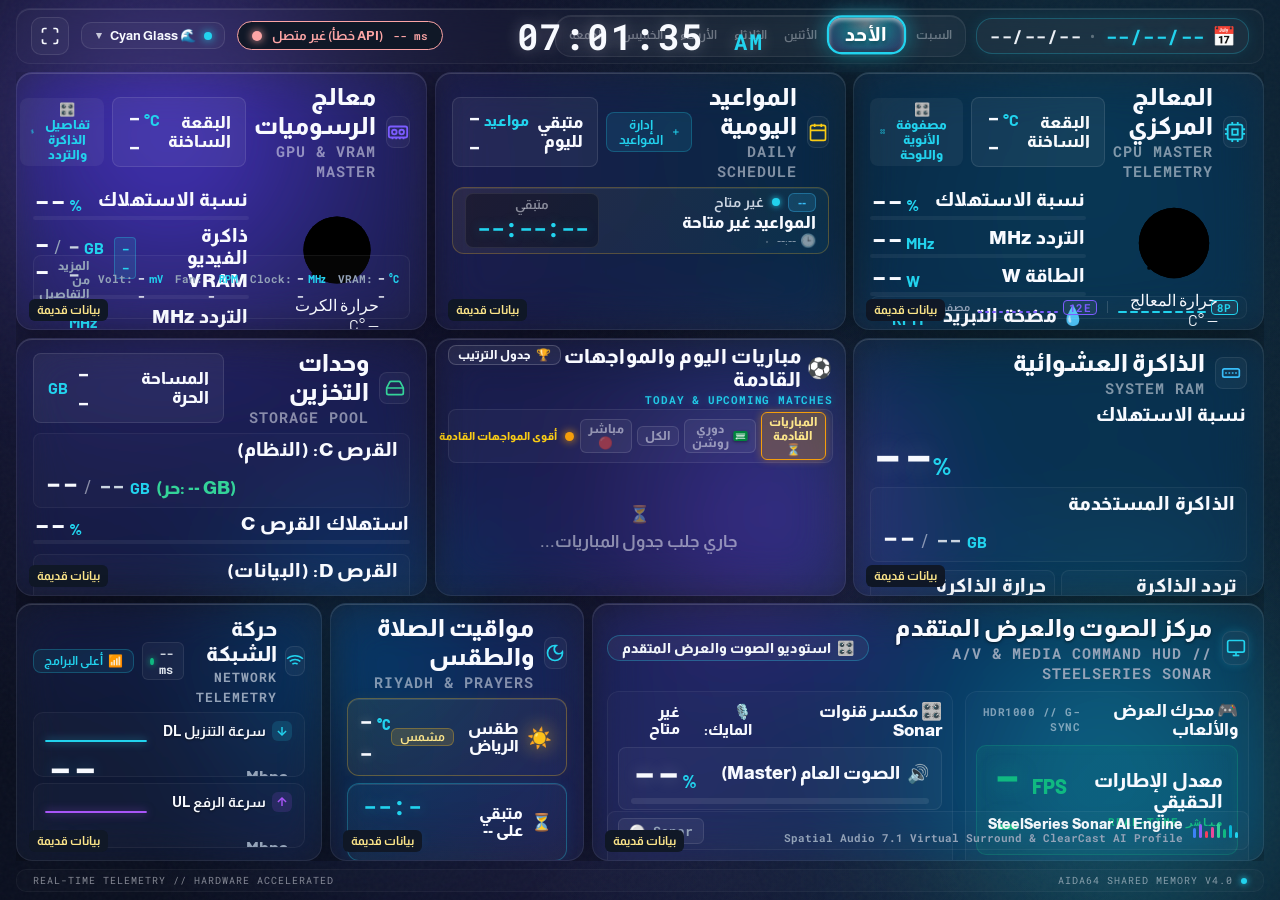
==== commit e1076141: "refactor(frontend): implement comprehensive architectural remediations for telemetry truthfulness, 6" ====
--- a/frontend/index.html
+++ b/frontend/index.html
@@ -17,15 +17,15 @@
     })();
   </script>
   
-  <!-- Google Fonts: Almarai, Roboto Mono, Barlow, Orbitron, Rajdhani, Tajawal, Cairo -->
+  <!-- Essential Arabic, telemetry, and display fonts -->
   <link rel="preconnect" href="https://fonts.googleapis.com">
   <link rel="preconnect" href="https://fonts.gstatic.com" crossorigin>
-  <link href="https://fonts.googleapis.com/css2?family=Almarai:wght@400;700;800&family=Barlow:wght@500;600;700;800&family=Cairo:wght@400;600;700;800&family=Orbitron:wght@500;600;700;800;900&family=Rajdhani:wght@500;600;700&family=Roboto+Mono:wght@500;600;700&family=Tajawal:wght@400;500;700;800&display=swap" rel="stylesheet">
+  <link href="https://fonts.googleapis.com/css2?family=Almarai:wght@400;700;800&family=Barlow:wght@500;600;700;800&family=Roboto+Mono:wght@500;600;700&display=swap" rel="stylesheet">
   
-  <link rel="stylesheet" href="css/design-tokens.css">
-  <link rel="stylesheet" href="css/global.css">
-  <link rel="stylesheet" href="css/style.css">
-  <link rel="stylesheet" href="css/gauge-styles.css">
+  <link rel="stylesheet" href="css/design-tokens.css?v=20261006.2">
+  <link rel="stylesheet" href="css/global.css?v=20261006.2">
+  <link rel="stylesheet" href="css/style.css?v=20261006.2">
+  <link rel="stylesheet" href="css/gauge-styles.css?v=20261006.2">
   <link rel="icon" href="data:," />
 </head>
 <body>
@@ -86,12 +86,12 @@
         <span>AIDA64 SHARED MEMORY V4.0</span>
       </div>
       <div class="footer-item">
-        <span dir="ltr">60 FPS SMOOTH RENDERER // HARDWARE ACCELERATED</span>
+        <span dir="ltr">REAL-TIME TELEMETRY // HARDWARE ACCELERATED</span>
       </div>
     </footer>
 
   </div>
 
-  <script type="module" src="js/app.js"></script>
+  <script type="module" src="js/app.js?v=20261006.2"></script>
 </body>
 </html>
--- a/frontend/css/design-tokens.css
+++ b/frontend/css/design-tokens.css
@@ -11,10 +11,17 @@
   --text-pure-white: #F8FAFF;
   --text-muted: rgba(248, 250, 255, 0.5);
 
+  /* Semantic status colors use an opaque surface for stable text contrast.
+     Decorative neon/theme accents remain independent. */
+  --status-normal: #67E8F9;
+  --status-warning: #FDE68A;
+  --status-critical: #FCA5A5;
+  --status-surface: #101827;
+
   /* Fonts */
-  --font-numbers: 'Roboto Mono', 'Orbitron', monospace;
-  --font-display: 'Barlow', 'Rajdhani', sans-serif;
-  --font-arabic: 'Almarai', 'Cairo', 'Tajawal', sans-serif;
+  --font-numbers: 'Roboto Mono', monospace;
+  --font-display: 'Barlow', sans-serif;
+  --font-arabic: 'Almarai', sans-serif;
 
   /* Glassmorphism Specs */
   --glass-bg: rgba(255, 255, 255, 0.03);
@@ -183,7 +190,11 @@
 
   /* High Contrast Typography (100cm kiosk legibility) */
   --text-pure-white: #241A15;
-  --text-muted: #7E6F65;
+  --text-muted: #66584E;
+  --status-normal: #246742;
+  --status-warning: #7A4B00;
+  --status-critical: #9B241D;
+  --status-surface: #FAF5F0;
 
   /* Mesh Opacity */
   --mesh-opacity: 0.15;
--- a/frontend/css/style.css
+++ b/frontend/css/style.css
@@ -696,6 +696,8 @@
 
 .card-network {
   grid-column: span 6;
+  perspective: 1200px;
+  padding: 0 !important;
 }
 
 /* Standby Expansion Slots & Custom Placeholders */
@@ -2175,3 +2177,19 @@
     animation: none;
   }
 }
+
+/* A missing stream is explicit; never present a frozen reading as live. */
+.glass-card[data-telemetry-status="stale"]::before,
+.glass-card[data-telemetry-status="unavailable"]::before {
+  content: attr(data-telemetry-label);
+  position: absolute;
+  inset-inline-end: 12px;
+  bottom: 8px;
+  z-index: 6;
+  padding: 4px 8px;
+  border-radius: 6px;
+  background: var(--status-surface);
+  color: var(--status-warning);
+  font: 700 12px var(--font-arabic);
+  pointer-events: none;
+}
--- a/frontend/css/gauge-styles.css
+++ b/frontend/css/gauge-styles.css
@@ -50,7 +50,7 @@
   font-family: var(--font-arabic, sans-serif);
   font-size: 15px;
   font-weight: 800;
-  color: #F1F5F9;
+  color: var(--text-pure-white);
   opacity: 0.95;
   margin-bottom: 2px;
   text-shadow: 0 1px 4px rgba(0, 0, 0, 0.6);
@@ -673,3 +673,13 @@
   filter: brightness(1.15);
   box-shadow: 0 0 18px rgba(34, 211, 238, 0.5);
 }
+
+/* Interpolation is owned by the component rAF; do not add a second CSS lag. */
+.gauge-dynamic-root circle, .gauge-dynamic-root path {
+  transition-property: stroke, opacity, filter;
+}
+.gauge-status-pill {
+  background: var(--status-surface);
+  color: var(--status-normal);
+  border-color: currentColor;
+}
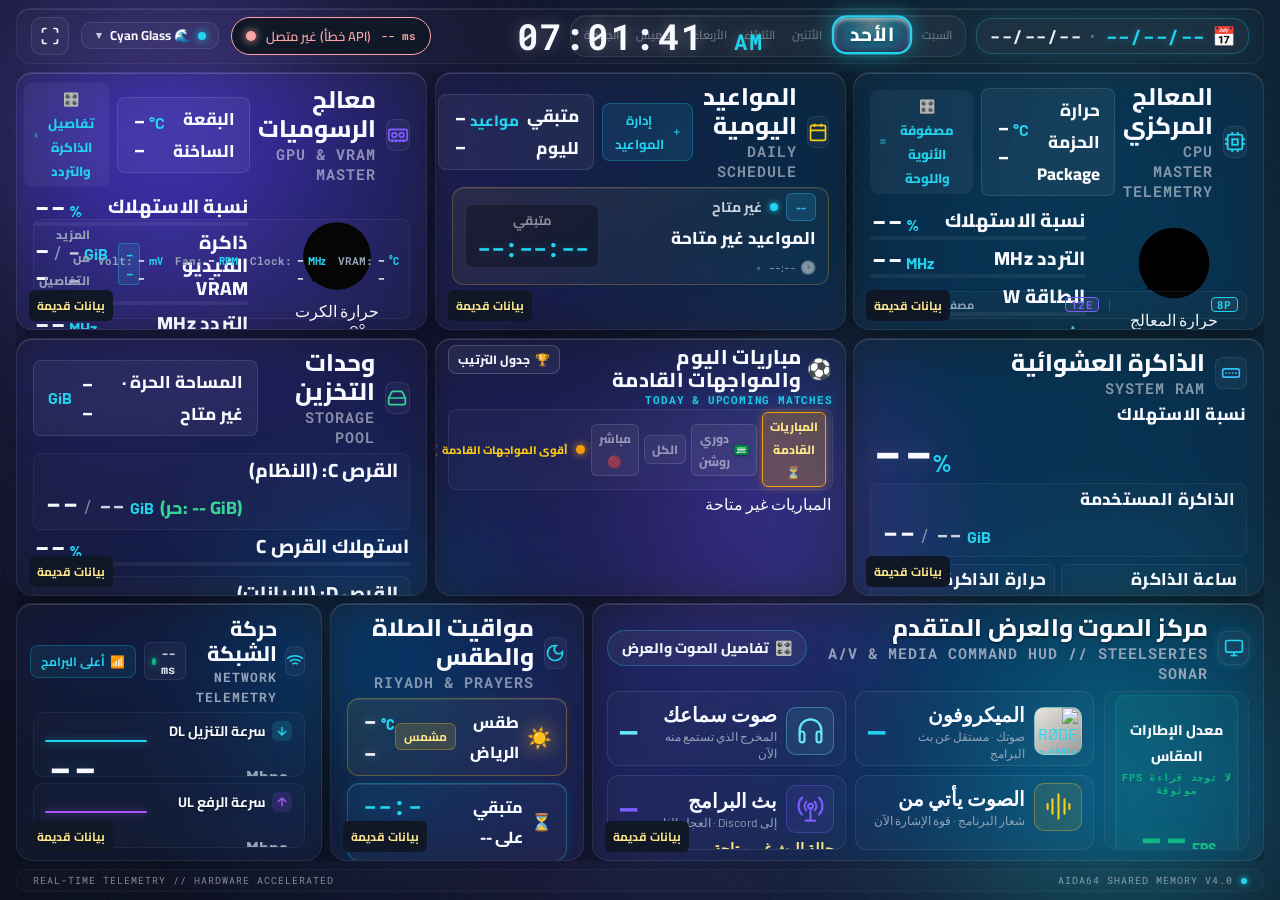
==== commit a655ff89: "feat: integrate appointments date scheduler, harden host supervisor with job object, and upgrade aud" ====
--- a/frontend/index.html
+++ b/frontend/index.html
@@ -20,12 +20,12 @@
   <!-- Essential Arabic, telemetry, and display fonts -->
   <link rel="preconnect" href="https://fonts.googleapis.com">
   <link rel="preconnect" href="https://fonts.gstatic.com" crossorigin>
-  <link href="https://fonts.googleapis.com/css2?family=Almarai:wght@400;700;800&family=Barlow:wght@500;600;700;800&family=Roboto+Mono:wght@500;600;700&display=swap" rel="stylesheet">
+  <link href="https://fonts.googleapis.com/css2?family=Cairo:wght@600;700;800;900&family=Almarai:wght@400;700;800&family=Barlow:wght@500;600;700;800&family=Roboto+Mono:wght@500;600;700&display=swap" rel="stylesheet">
   
-  <link rel="stylesheet" href="css/design-tokens.css?v=20261006.2">
-  <link rel="stylesheet" href="css/global.css?v=20261006.2">
-  <link rel="stylesheet" href="css/style.css?v=20261006.2">
-  <link rel="stylesheet" href="css/gauge-styles.css?v=20261006.2">
+  <link rel="stylesheet" href="css/design-tokens.css?v=20261007.3">
+  <link rel="stylesheet" href="css/global.css?v=20261007.3">
+  <link rel="stylesheet" href="css/style.css?v=20261007.3">
+  <link rel="stylesheet" href="css/gauge-styles.css?v=20261007.3">
   <link rel="icon" href="data:," />
 </head>
 <body>
@@ -92,6 +92,6 @@
 
   </div>
 
-  <script type="module" src="js/app.js?v=20261006.2"></script>
+  <script type="module" src="js/app.js?v=20261106.dates"></script>
 </body>
 </html>
--- a/frontend/css/design-tokens.css
+++ b/frontend/css/design-tokens.css
@@ -1,4 +1,15 @@
 :root {
+  /* Shared vocabulary for the three approved native compositions. */
+  --station-bg: #080f18;
+  --station-surface: #101b28;
+  --station-raised: #172533;
+  --station-line: #293b4c;
+  --station-ink: #edf5fa;
+  --station-muted: #a1b6c6;
+  --station-accent: #88f0d5;
+  --station-secondary: #c0afff;
+  --station-warning: #ffe39e;
+  --station-critical: #ffa29d;
   /* Color Palette */
   --bg-deep-indigo: #0B1020;
   --neon-cyan: #22D3EE;
@@ -21,7 +32,7 @@
   /* Fonts */
   --font-numbers: 'Roboto Mono', monospace;
   --font-display: 'Barlow', sans-serif;
-  --font-arabic: 'Almarai', sans-serif;
+  --font-arabic: 'Cairo', 'Almarai', sans-serif;
 
   /* Glassmorphism Specs */
   --glass-bg: rgba(255, 255, 255, 0.03);
@@ -200,3 +211,67 @@
   --mesh-opacity: 0.15;
 }
 
+/* Approved full compositions: same palettes and surfaces as the live proposals. */
+html[data-theme="orbit"], html[data-theme="vector"] {
+  --bg-deep-indigo: var(--station-bg);
+  --text-pure-white: var(--station-ink);
+  --text-muted: var(--station-muted);
+  --neon-cyan: var(--station-accent);
+  --neon-violet: var(--station-secondary);
+  --theme-accent: var(--station-accent);
+  --glass-bg: var(--station-surface);
+  --dropdown-bg: var(--station-surface);
+  --dropdown-hover: #263644;
+  --status-normal: #88f0d5;
+  --status-warning: #ffe39e;
+  --status-critical: #ffa29d;
+  --status-surface: var(--station-surface);
+  --mesh-opacity: 0.08;
+}
+html[data-theme="orbit"] {
+  --station-bg: #080f18;
+  --station-surface: #101b28;
+  --station-raised: #172533;
+  --station-line: #293b4c;
+  --station-ink: #edf5fa;
+  --station-muted: #a1b6c6;
+  --station-accent: #88f0d5;
+  --station-secondary: #c0afff;
+}
+html[data-theme="vector"] {
+  --station-bg: #111820;
+  --station-surface: #141e28;
+  --station-raised: #1c2935;
+  --station-line: #33424f;
+  --station-ink: #eef4f9;
+  --station-muted: #a9b8c7;
+  --station-accent: #94d9f3;
+  --station-secondary: #eebd82;
+  --mesh-opacity: 0;
+}
+html[data-theme="folio"] {
+  --station-bg: #f1f0ea;
+  --station-surface: #f7f7f2;
+  --station-raised: #e7e9e4;
+  --station-line: #cbd2cc;
+  --station-ink: #263735;
+  --station-muted: #52645f;
+  --station-accent: #256b5b;
+  --station-secondary: #875727;
+  --station-warning: #7b4b00;
+  --station-critical: #9b241d;
+  --bg-deep-indigo: var(--station-bg);
+  --text-pure-white: var(--station-ink);
+  --text-muted: var(--station-muted);
+  --neon-cyan: var(--station-accent);
+  --theme-accent: var(--station-accent);
+  --glass-bg: var(--station-surface);
+  --dropdown-bg: var(--station-surface);
+  --dropdown-hover: #e7e9e4;
+  --status-normal: #256b5b;
+  --status-warning: #7b4b00;
+  --status-critical: #9b241d;
+  --status-surface: var(--station-surface);
+  --mesh-opacity: 0;
+}
+
--- a/frontend/css/style.css
+++ b/frontend/css/style.css
@@ -8,6 +8,20 @@
 /* --------------------------------------------------------------------------
    2. Background: Animated Mesh Gradient, Glowing Floating Orbs, SVG Noise
    -------------------------------------------------------------------------- */
+/* Approved compositions own their full screen surface. Keep their ambient
+   palette compatible without running invisible orb animations underneath it. */
+html:is([data-theme="orbit"], [data-theme="vector"], [data-theme="folio"]) .mesh-background { background: var(--station-bg); }
+html:is([data-theme="orbit"], [data-theme="vector"], [data-theme="folio"]) .orb { animation: none; }
+html[data-theme="orbit"] .orb-1 { background: radial-gradient(circle, #88f0d526, transparent 70%); }
+html[data-theme="orbit"] .orb-2 { background: radial-gradient(circle, #c0afff1a, transparent 70%); }
+html[data-theme="vector"] .orb-1 { background: radial-gradient(circle, #94d9f31a, transparent 70%); }
+html[data-theme="vector"] .orb-2 { background: radial-gradient(circle, #eebd8214, transparent 70%); }
+html[data-theme="folio"] .orb { background: none; filter: none; }
+html:is([data-theme="orbit"], [data-theme="vector"], [data-theme="folio"]) .noise-overlay { display: none; }
+#dashboard-station { position: relative; z-index: 2; width: 100%; height: 100dvh; }
+/* The same header becomes a compact picker inside the new native masthead. */
+dashboard-header[mode="theme-picker"] { padding: 0; border: 0; border-radius: 0; background: none; box-shadow: none; backdrop-filter: none; transform: none; gap: 0; }
+
 .mesh-background {
   position: fixed;
   top: 0;
@@ -2180,7 +2194,8 @@
 
 /* A missing stream is explicit; never present a frozen reading as live. */
 .glass-card[data-telemetry-status="stale"]::before,
-.glass-card[data-telemetry-status="unavailable"]::before {
+.glass-card[data-telemetry-status="unavailable"]::before,
+.glass-card[data-telemetry-status="cached"]::before {
   content: attr(data-telemetry-label);
   position: absolute;
   inset-inline-end: 12px;
--- a/frontend/css/gauge-styles.css
+++ b/frontend/css/gauge-styles.css
@@ -683,3 +683,17 @@
   color: var(--status-normal);
   border-color: currentColor;
 }
+
+/* Native modal supplies focus containment, Escape and focus restoration. */
+dialog.gauge-picker-backdrop{margin:0;border:0;padding:0;max-width:none;max-height:none;color:var(--text-pure-white,#fff)}
+dialog.gauge-picker-backdrop:not([open]){display:none}
+dialog.gauge-picker-backdrop::backdrop{background:#04060fc0}
+button.gauge-choice-card{text-align:right;color:inherit;font:inherit}
+button.gauge-choice-card:focus-visible{outline:2px solid var(--neon-cyan,#22d3ee);outline-offset:3px}
+
+html:is([data-theme="orbit"],[data-theme="vector"],[data-theme="folio"]) .gauge-picker-modal{background:var(--station-surface);border-color:var(--station-line);color:var(--station-ink)}
+html:is([data-theme="orbit"],[data-theme="vector"],[data-theme="folio"]) :is(.gauge-picker-title,.gauge-choice-name-ar,.gauge-picker-close,.gauge-scope-toggle){color:var(--station-ink)}
+html:is([data-theme="orbit"],[data-theme="vector"],[data-theme="folio"]) .gauge-choice-card{background:var(--station-raised);border-color:var(--station-line)}
+html:is([data-theme="orbit"],[data-theme="vector"],[data-theme="folio"]) .gauge-choice-card.active{border-color:var(--station-accent);box-shadow:0 0 0 1px var(--station-accent)}
+html:is([data-theme="orbit"],[data-theme="vector"],[data-theme="folio"]) .gauge-btn-apply{color:var(--station-bg);background:var(--station-accent);box-shadow:none}
+html:is([data-theme="orbit"],[data-theme="vector"],[data-theme="folio"]) :is(.gauge-picker-header,.gauge-picker-footer,.gauge-picker-close,.gauge-choice-radio){border-color:var(--station-line)}
